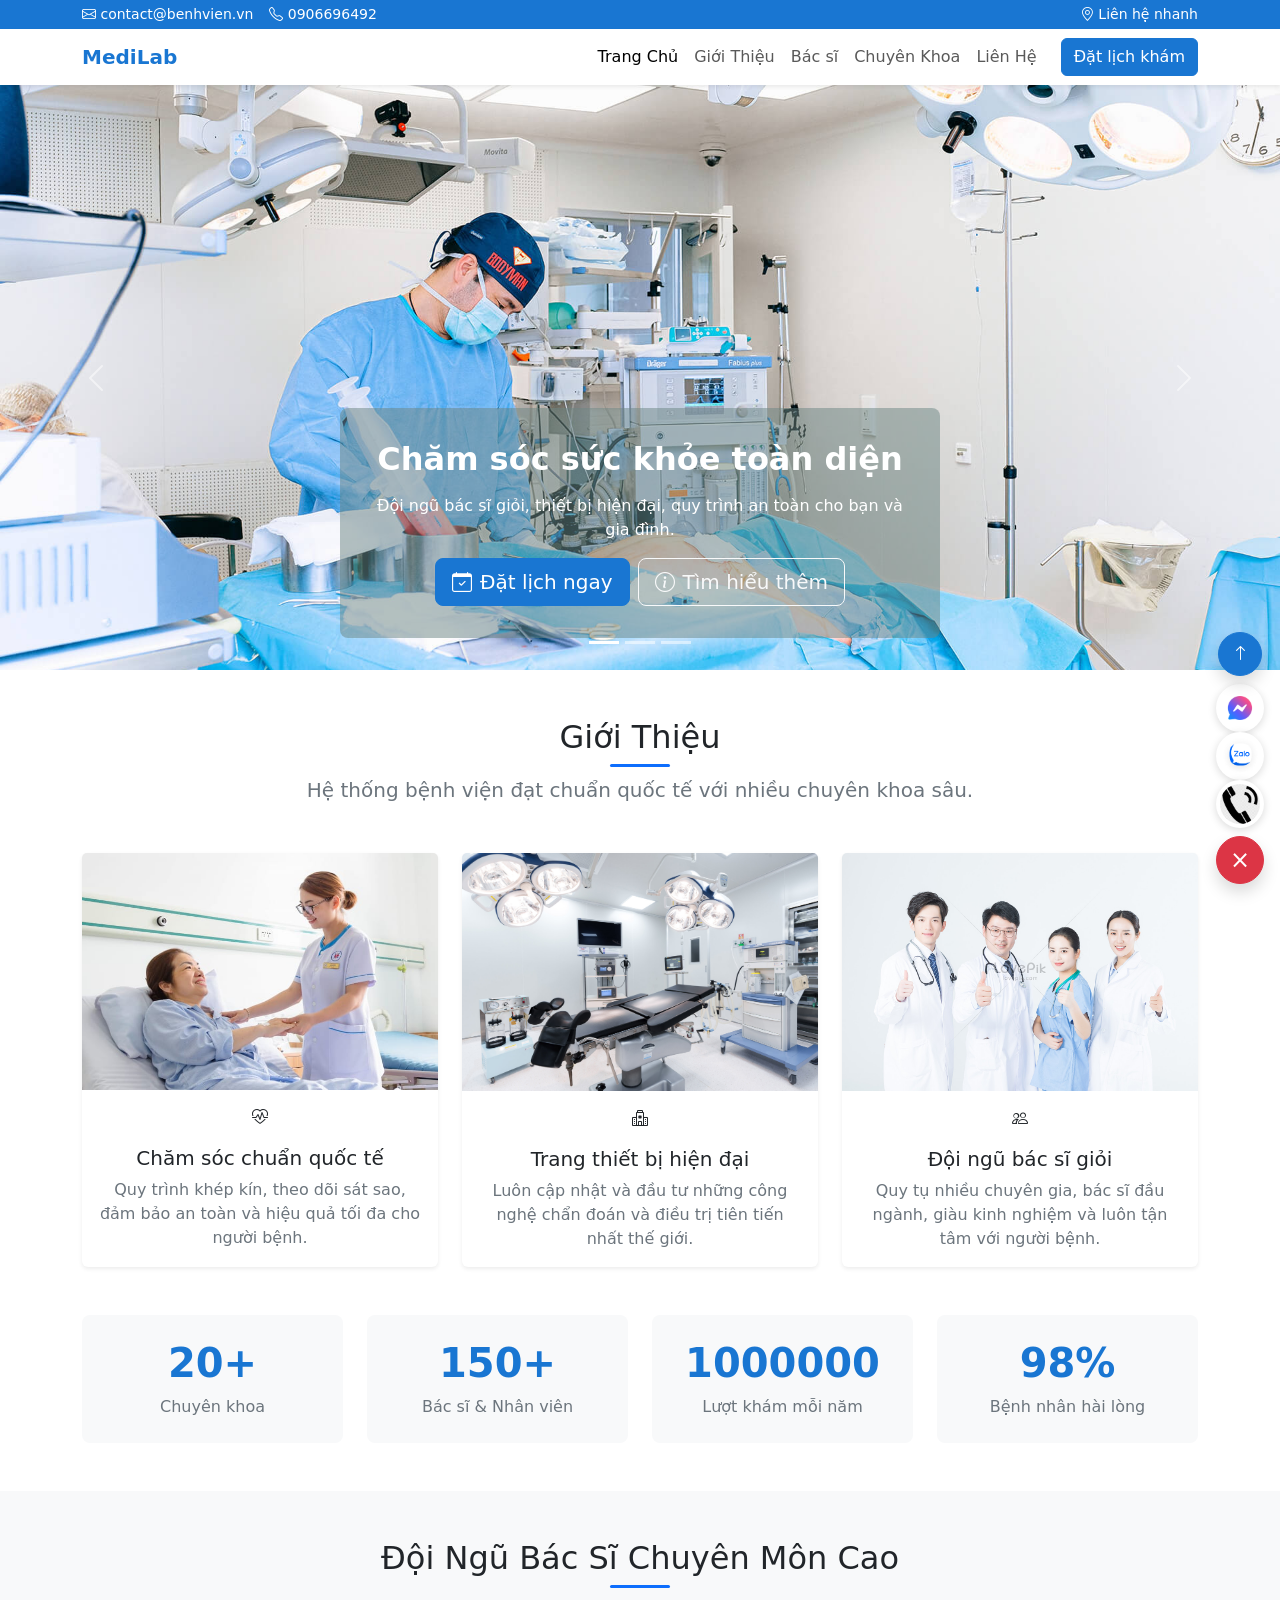
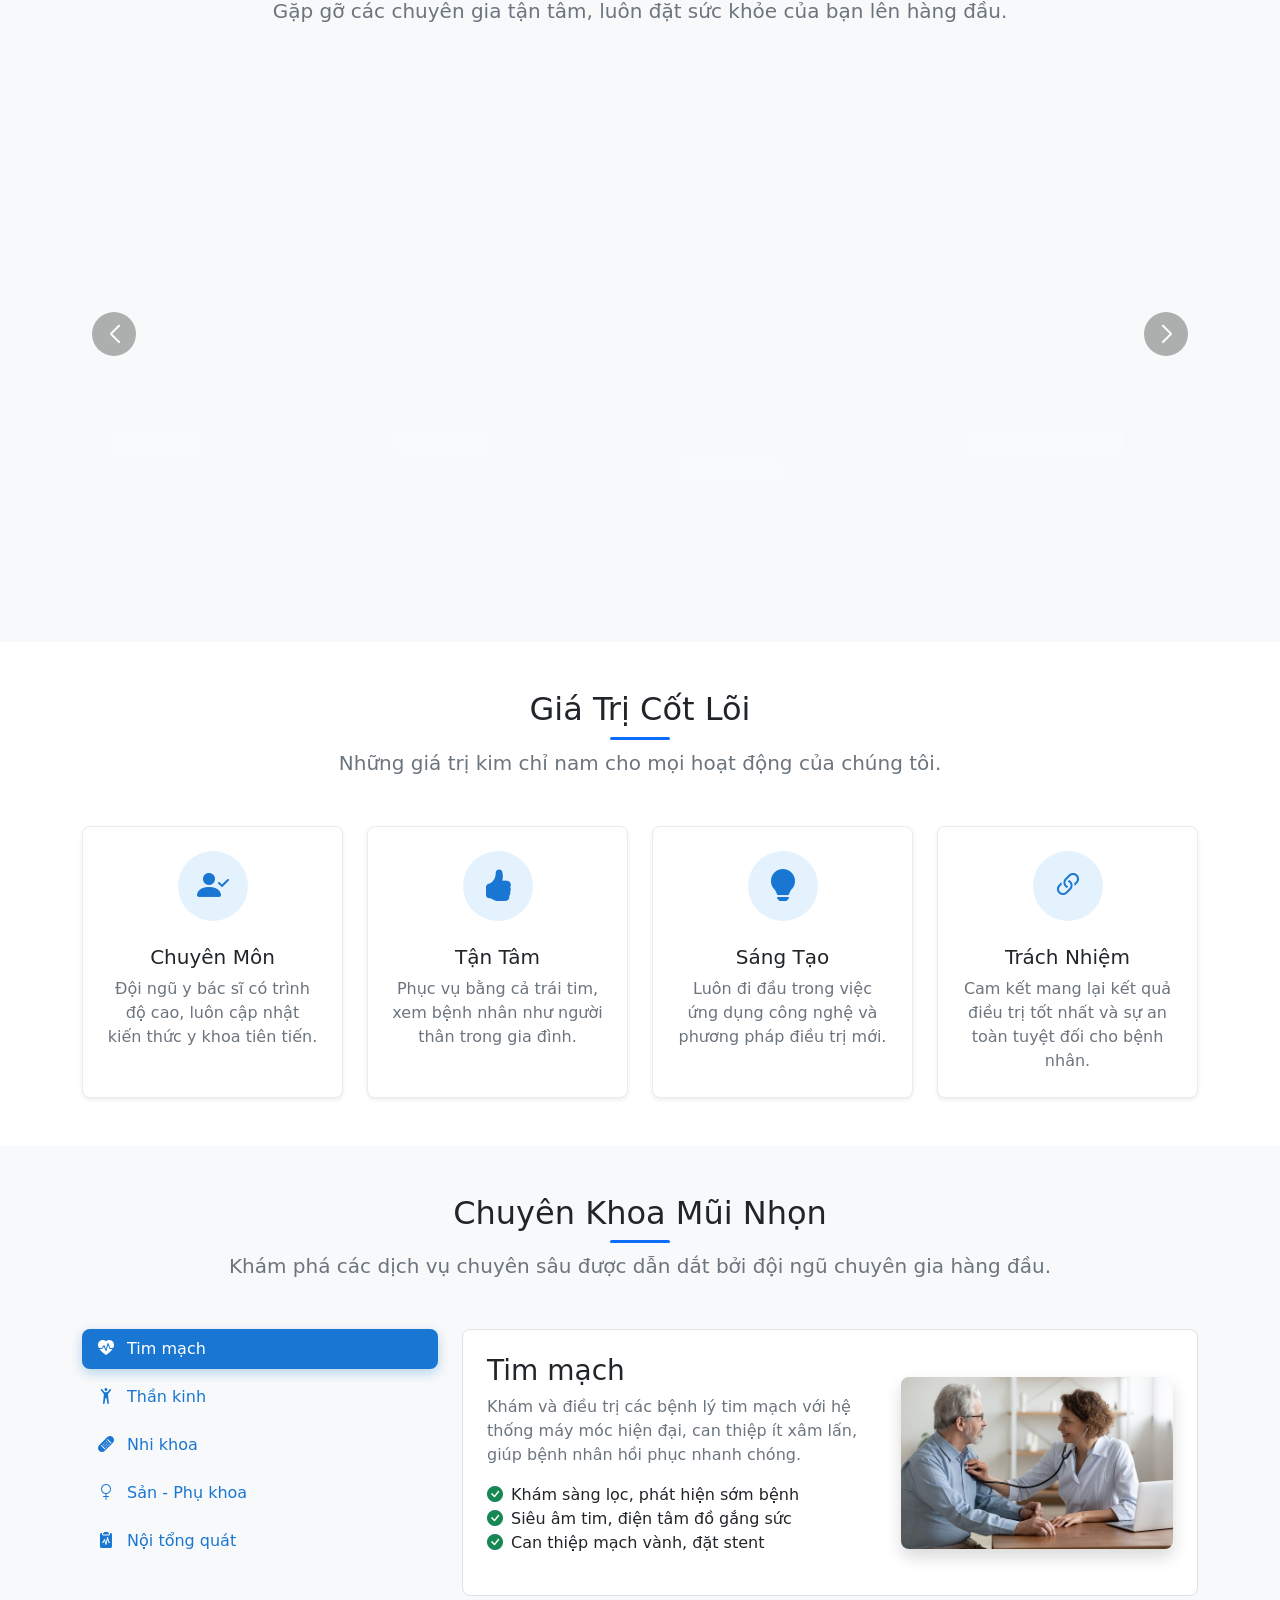
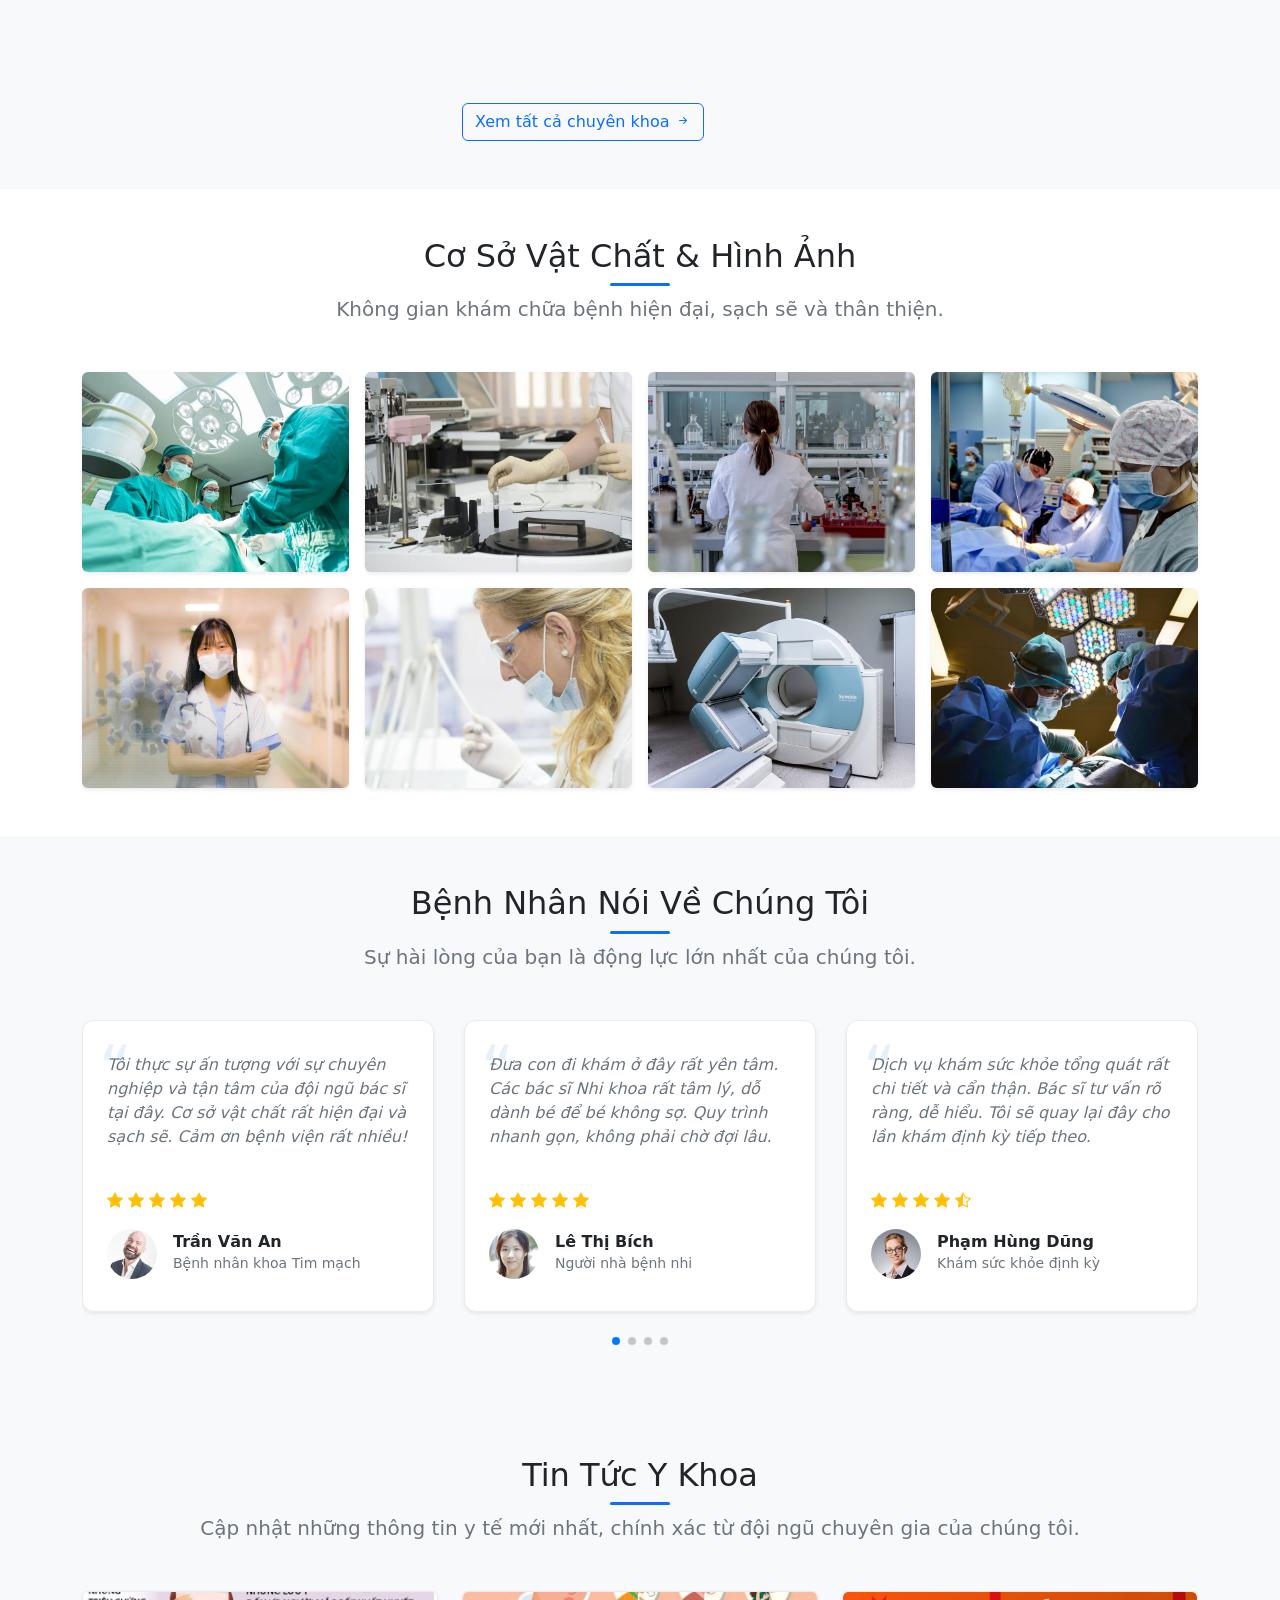
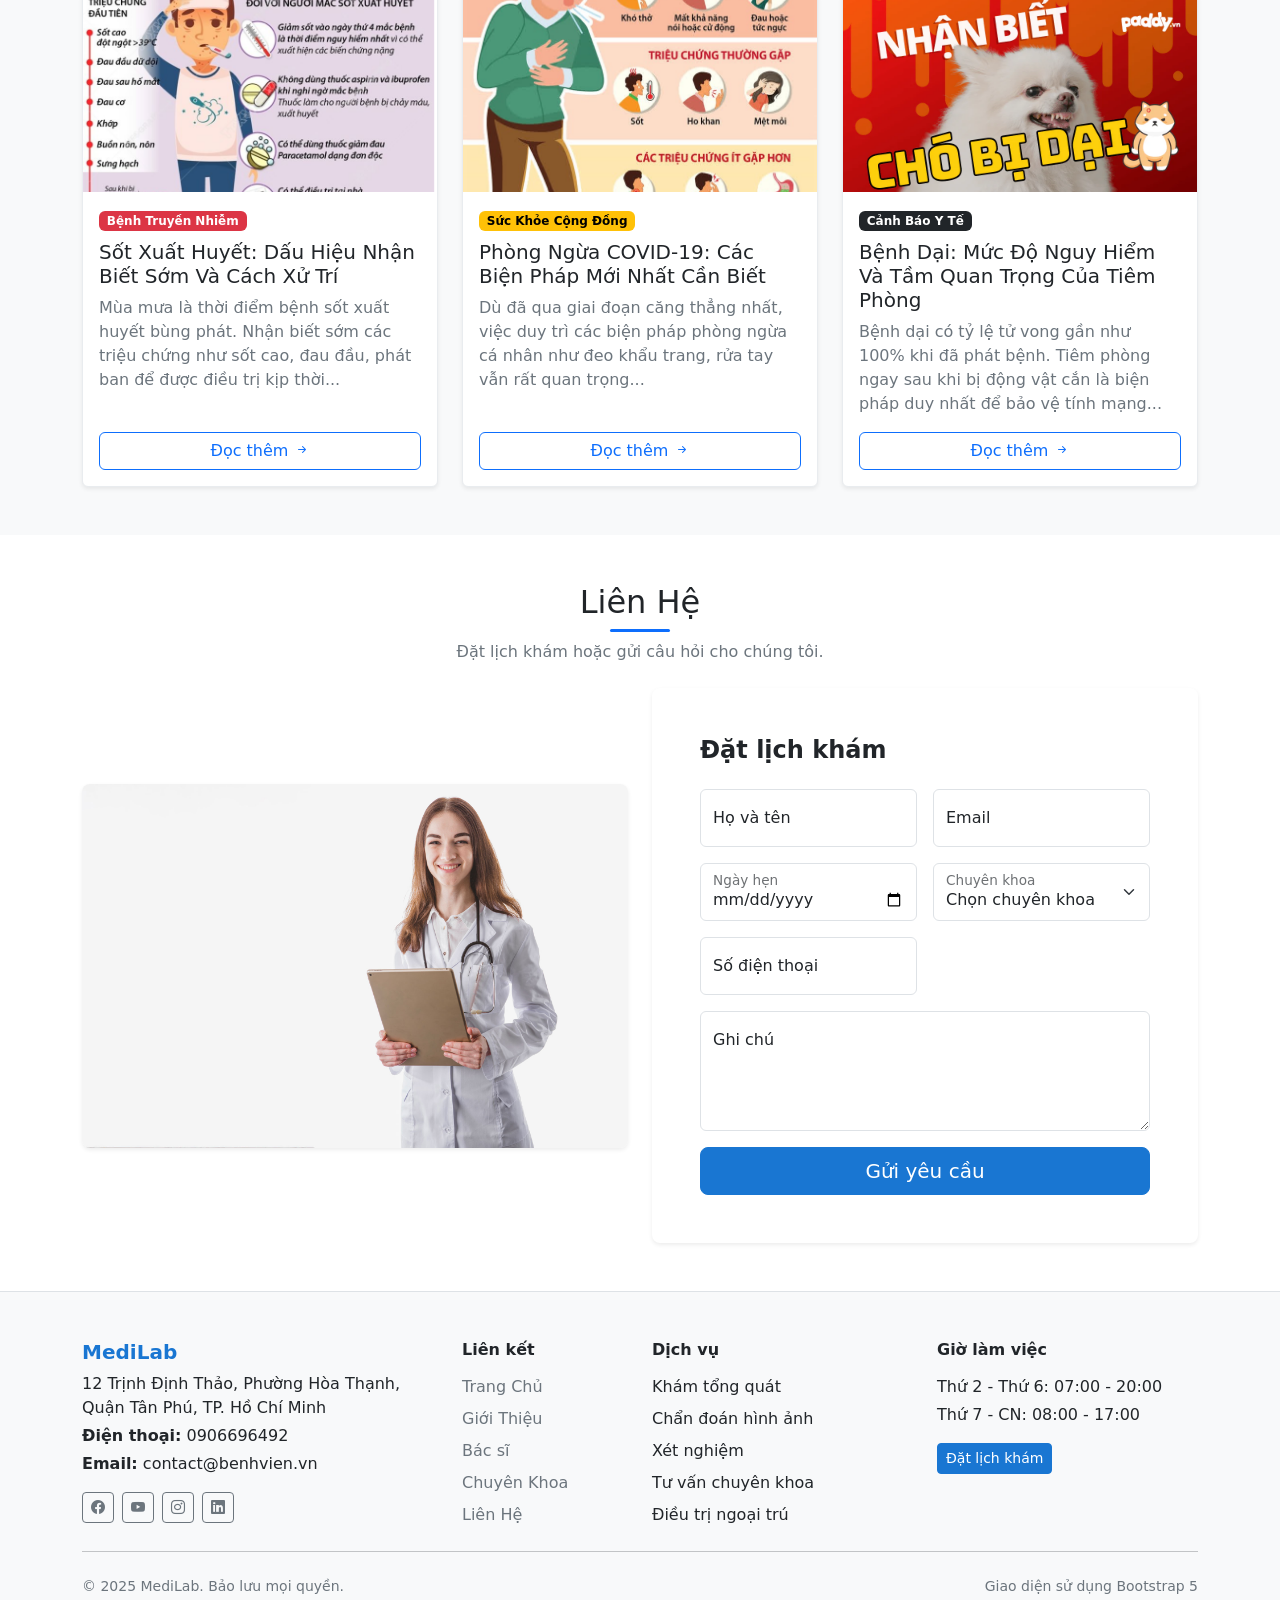
==== index.html @ 4534d4b7 "first commit" ====
<!doctype html>
<html lang="vi">

<head>
    <meta charset="utf-8" />
    <meta name="viewport" content="width=device-width, initial-scale=1" />
    <title>Bệnh viện - Trang chủ</title>
    <link href="https://cdn.jsdelivr.net/npm/bootstrap@5.3.3/dist/css/bootstrap.min.css" rel="stylesheet" />
    <!-- Bootstrap Icons (dùng icon email/phone) -->
    <link href="https://cdn.jsdelivr.net/npm/bootstrap-icons@1.11.3/font/bootstrap-icons.css" rel="stylesheet" />
    <link rel="stylesheet" href="https://cdn.jsdelivr.net/npm/swiper@11/swiper-bundle.min.css" />
    <style>
        .hero {
            background: linear-gradient(180deg, #f8fbff 0%, #ffffff 100%);
        }

        .section-title::after {
            content: "";
            display: block;
            width: 60px;
            height: 3px;
            background: #0d6efd;
            margin: 8px auto 0;
            border-radius: 3px;
        }

        /* carousel tối ưu chiều cao */
        .hero-carousel .carousel-item img {
            height: 65vh;
            object-fit: cover;
        }

        @media (max-width: 767.98px) {
            .hero-carousel .carousel-item img {
                height: 50vh;
            }
        }

        .hero-carousel .carousel-caption {
            background: rgba(109, 133, 131, 0.5);
            padding: 1.5rem;
            border-radius: .5rem;
            bottom: 2rem;
            left: 50%;
            transform: translateX(-50%);
            width: 90%;
            max-width: 600px;
        }

        @media (min-width: 768px) {
            .hero-carousel .carousel-caption {
                padding: 2rem;
            }
        }

        /* nút nổi: liên hệ (+/X) và back-to-top */
        .fab {
            position: fixed;
            right: 16px;
            bottom: 16px;
            z-index: 1080;
        }

        .fab .fab-actions {
            display: none;
        }

        .fab.open .fab-actions {
            display: flex;
            animation: fadeInUp .2s ease;
        }

        .fab .fab-actions a img {
            width: 48px;
            height: 48px;
            border-radius: 50%;
            background: #fff;
            padding: 4px;
            box-shadow: 0 2px 8px rgba(0, 0, 0, .15);
            transition: transform .15s ease;
        }

        .fab .fab-actions a img:hover {
            transform: scale(1.05);
        }

        /* back-to-top luôn ở trên cùng của cột, độc lập với toggle */
        #backToTop {
            width: 44px;
            height: 44px;
            opacity: 0;
            visibility: hidden;
            transform: translateY(8px);
            transition: opacity .25s ease, transform .25s ease;
        }

        #backToTop.show {
            opacity: 1;
            visibility: visible;
            transform: translateY(0);
        }

        @keyframes fadeInUp {
            from {
                opacity: 0;
                transform: translateY(6px);
            }

            to {
                opacity: 1;
                transform: translateY(0);
            }
        }



        /* Section Giá trị cốt lõi */
        .value-card {
            border: 1px solid #e9ecef;
            transition: transform 0.3s ease, box-shadow 0.3s ease;
        }

        .value-card:hover {
            transform: translateY(-10px);
            box-shadow: 0 .5rem 1.5rem rgba(0, 0, 0, .1) !important;
            border-color: var(--bs-primary);
        }

        .value-card .icon-box {
            width: 70px;
            height: 70px;
            font-size: 2rem;
            transition: background-color 0.3s ease;
        }

        .value-card:hover .icon-box {
            background-color: var(--bs-primary) !important;
            color: white !important;
        }



        .departments-section .nav-pills .nav-link {
            text-align: left;
            border-radius: .5rem;
            transition: background-color 0.2s ease, color 0.2s ease;
            font-weight: 500;
            margin-bottom: 0.5rem;
        }

        /* Tinh chỉnh trạng thái active để nổi bật hơn */
        .departments-section .nav-pills .nav-link.active {
            background-color: var(--bs-primary);
            color: white;
            box-shadow: 0 4px 12px rgba(var(--bs-primary-rgb), 0.3);
        }

        .departments-section .tab-content {
            min-height: 350px;
            /* Đảm bảo chiều cao đồng đều khi chuyển tab */
        }

        .department-content-wrapper {
            padding: 1.5rem;
            background-color: #ffffff;
            border: 1px solid #dee2e6;
            border-radius: .5rem;
            height: 100%;
        }

        .department-image {
            max-height: 300px;
            width: 100%;
            object-fit: cover;
            border-radius: .5rem;
        }


        /* đánh giá  */
        .testimonials-section {
            position: relative;
            background-color: #f8f9fa;
            /* Hoặc màu nền bạn muốn */
        }

        .testimonial-card {
            background-color: #ffffff;
            border-radius: .75rem;
            /* 12px */
            border: 1px solid #e9ecef;
            padding: 2rem 1.5rem;
            /* 32px 24px */
            height: 100%;
            display: flex;
            flex-direction: column;
            position: relative;
            overflow: hidden;
        }

        .testimonial-card .quote-icon {
            position: absolute;
            top: 1rem;
            left: 1rem;
            font-size: 4rem;
            color: var(--bs-primary);
            opacity: 0.1;
            line-height: 1;
        }

        .testimonial-card blockquote {
            font-style: italic;
            color: #6c757d;
            /* text-secondary */
            margin-bottom: 1.5rem;
            flex-grow: 1;
            /* Đẩy phần author xuống dưới */
        }

        .testimonial-author {
            display: flex;
            align-items: center;
        }

        .testimonial-author img {
            width: 50px;
            height: 50px;
            object-fit: cover;
        }

        .testimonial-rating {
            margin-top: auto;
            padding-top: 1rem;
        }


        /* Section Thư viện ảnh */
        .gallery-item img {
            transition: transform 0.3s ease, filter 0.3s ease;
        }

        .gallery-item:hover img {
            transform: scale(1.05);
            filter: brightness(1.1);
        }

        /* section tin tức */
        .news-card {
            border: 1px solid #e9ecef;
            transition: transform 0.3s ease, box-shadow 0.3s ease;
            overflow: hidden;
            /* Cần thiết để hiệu ứng zoom ảnh không bị tràn */
        }

        .news-card:hover {
            transform: translateY(-5px);
            box-shadow: 0 .5rem 1.5rem rgba(0, 0, 0, .1) !important;
        }

        .news-card .card-img-top {
            height: 200px;
            object-fit: cover;
            transition: transform 0.3s ease;
        }

        .news-card:hover .card-img-top {
            transform: scale(1.05);
            /* Hiệu ứng zoom ảnh khi hover */
        }
    </style>
    <link rel="stylesheet" href="./css/style.css">
    <link rel="stylesheet" href="./css/Bac_Si.css">
</head>

<body>
    <!-- thanh thông báo trên cùng -->
    <div id="announcement" class="bg-primary text-white py-1 small">
        <div class="container d-flex flex-wrap justify-content-center justify-content-md-between gap-2">
            <div class="d-flex align-items-center gap-3">
                <span><i class="bi bi-envelope"></i> contact@benhvien.vn</span>
                <span class="d-none d-sm-inline"><i class="bi bi-telephone"></i> 0906696492</span>
            </div>
            <div class="d-flex align-items-center gap-3">
                <a class="text-white text-decoration-none" href="lienHe.html"><i class="bi bi-geo-alt"></i> Liên hệ
                    nhanh</a>
            </div>
        </div>
    </div>

    <!-- header menu -->
    <nav class="navbar navbar-expand-lg navbar-light bg-white shadow-sm sticky-top">
        <div class="container">
            <a class="navbar-brand fw-bold text-primary" href="#home">MediLab</a>
            <button class="navbar-toggler" type="button" data-bs-toggle="collapse" data-bs-target="#mainNav"
                aria-controls="mainNav" aria-expanded="false" aria-label="Toggle navigation">
                <span class="navbar-toggler-icon"></span>
            </button>
            <div class="collapse navbar-collapse" id="mainNav">
                <ul class="navbar-nav ms-auto mb-2 mb-lg-0 align-items-lg-center">
                    <li class="nav-item"><a class="nav-link active" href="index.html">Trang Chủ</a></li>
                    <li class="nav-item"><a class="nav-link" href="gioiThieu.html">Giới Thiệu</a></li>
                    <li class="nav-item"><a class="nav-link" href="bacSi.html">Bác sĩ</a></li>
                    <li class="nav-item"><a class="nav-link" href="chuyenKhoa.html">Chuyên Khoa</a></li>
                    <li class="nav-item"><a class="nav-link" href="lienHe.html">Liên Hệ</a></li>
                    <li class="ms-lg-3 mt-2 mt-lg-0">
                        <a href="lienHe.html" class="btn btn-primary">Đặt lịch khám</a>
                    </li>
                </ul>
            </div>
        </div>
    </nav>

    <!-- banner carousel tự động chạy -->
    <div id="heroCarousel" class="carousel slide hero-carousel" data-bs-ride="carousel" data-bs-interval="3000">
        <div class="carousel-indicators">
            <button type="button" data-bs-target="#heroCarousel" data-bs-slide-to="0" class="active" aria-current="true"
                aria-label="Slide 1"></button>
            <button type="button" data-bs-target="#heroCarousel" data-bs-slide-to="1" aria-label="Slide 2"></button>
            <button type="button" data-bs-target="#heroCarousel" data-bs-slide-to="2" aria-label="Slide 3"></button>
        </div>
        <div class="carousel-inner">
            <div class="carousel-item active">
                <img src="./assets/carousel/hero-carousel-1.jpg" class="d-block w-100" alt="Bệnh viện hiện đại">
                <div class="carousel-caption">
                    <h2 class="fw-bold mb-2 mb-md-3">Chăm sóc sức khỏe toàn diện</h2>
                    <p class="mb-3 d-none d-sm-block">Đội ngũ bác sĩ giỏi, thiết bị hiện đại, quy trình an toàn cho bạn
                        và gia đình.</p>
                    <div class="d-flex gap-2 justify-content-center">
                        <a href="lienHe.html" class="btn btn-primary btn-lg"><i
                                class="bi bi-calendar-check me-2"></i>Đặt lịch ngay</a>
                        <a href="gioiThieu.html" class="btn btn-outline-light btn-lg d-none d-md-inline-flex"><i
                                class="bi bi-info-circle me-2"></i>Tìm hiểu thêm</a>
                    </div>
                </div>
            </div>
            <div class="carousel-item">
                <img src="./assets/carousel/hero-carousel-2.jpg" class="d-block w-100" alt="Khoa khám bệnh">
                <div class="carousel-caption">
                    <h2 class="fw-bold mb-2 mb-md-3">Dịch vụ y tế chất lượng cao</h2>
                    <p class="mb-3 d-none d-sm-block">Khám và điều trị đa chuyên khoa với công nghệ tiên tiến nhất.</p>
                    <div class="d-flex gap-2 justify-content-center">
                        <a href="chuyenKhoa.html" class="btn btn-primary btn-lg"><i
                                class="bi bi-hospital me-2"></i>Chuyên khoa</a>
                        <a href="lienHe.html" class="btn btn-outline-light btn-lg d-none d-md-inline-flex"><i
                                class="bi bi-telephone me-2"></i>Liên hệ</a>
                    </div>
                </div>
            </div>
            <div class="carousel-item">
                <img src="./assets/carousel/hero-carousel-3.jpg" class="d-block w-100" alt="Đội ngũ y bác sĩ">
                <div class="carousel-caption">
                    <h2 class="fw-bold mb-2 mb-md-3">Đội ngũ bác sĩ chuyên môn cao</h2>
                    <p class="mb-3 d-none d-sm-block">Bác sĩ giàu kinh nghiệm, tận tâm chăm sóc từng bệnh nhân.</p>
                    <div class="d-flex gap-2 justify-content-center">
                        <a href="bacSi.html" class="btn btn-primary btn-lg"><i class="bi bi-people me-2"></i>Xem bác
                            sĩ</a>
                        <a href="lienHe.html" class="btn btn-outline-light btn-lg d-none d-md-inline-flex"><i
                                class="bi bi-chat-dots me-2"></i>Tư vấn</a>
                    </div>
                </div>
            </div>
        </div>
        <button class="carousel-control-prev" type="button" data-bs-target="#heroCarousel" data-bs-slide="prev">
            <span class="carousel-control-prev-icon" aria-hidden="true"></span>
            <span class="visually-hidden">Trước</span>
        </button>
        <button class="carousel-control-next" type="button" data-bs-target="#heroCarousel" data-bs-slide="next">
            <span class="carousel-control-next-icon" aria-hidden="true"></span>
            <span class="visually-hidden">Sau</span>
        </button>
    </div>

    <!-- GIỚI THIỆU  -->
    <section id="about" class="about-section py-5">
        <div class="container">
            <div class="text-center mb-5 animate-on-scroll">
                <h2 class="section-title">Giới Thiệu</h2>
                <p class="lead text-secondary">Hệ thống bệnh viện đạt chuẩn quốc tế với nhiều chuyên khoa sâu.</p>
            </div>

            <!-- 3 điểm nổi bật -->
            <div class="row g-4 mb-5">
                <div class="col-lg-4 col-md-6">
                    <div class="card h-100 border-0 shadow-sm feature-card animate-on-scroll">
                        <img src="./assets/banner/abot.jpg" class="card-img-top" alt="Chăm sóc sức khỏe">
                        <div class="card-body text-center">
                            <div class="feature-icon-wrapper">
                                <i class="bi bi-heart-pulse"></i>
                            </div>
                            <h5 class="card-title mt-3">Chăm sóc chuẩn quốc tế</h5>
                            <p class="card-text text-secondary">Quy trình khép kín, theo dõi sát sao, đảm bảo an toàn và
                                hiệu quả tối đa cho người bệnh.</p>
                        </div>
                    </div>
                </div>
                <div class="col-lg-4 col-md-6">
                    <div class="card h-100 border-0 shadow-sm feature-card animate-on-scroll"
                        style="animation-delay: 0.2s;">
                        <img src="./assets/banner/thietbi.jpg" class="card-img-top" alt="Thiết bị y tế">
                        <div class="card-body text-center">
                            <div class="feature-icon-wrapper">
                                <i class="bi bi-hospital"></i>
                            </div>
                            <h5 class="card-title mt-3">Trang thiết bị hiện đại</h5>
                            <p class="card-text text-secondary">Luôn cập nhật và đầu tư những công nghệ chẩn đoán và
                                điều trị tiên tiến nhất thế giới.</p>
                        </div>
                    </div>
                </div>
                <div class="col-lg-4 col-md-6 mx-auto">
                    <div class="card h-100 border-0 shadow-sm feature-card animate-on-scroll"
                        style="animation-delay: 0.4s;">
                        <img src="./assets/banner/bacsi.jpg" class="card-img-top" alt="Đội ngũ bác sĩ">
                        <div class="card-body text-center">
                            <div class="feature-icon-wrapper">
                                <i class="bi bi-people"></i>
                            </div>
                            <h5 class="card-title mt-3">Đội ngũ bác sĩ giỏi</h5>
                            <p class="card-text text-secondary">Quy tụ nhiều chuyên gia, bác sĩ đầu ngành, giàu kinh
                                nghiệm và luôn tận tâm với người bệnh.</p>
                        </div>
                    </div>
                </div>
            </div>

            <!-- Số liệu nổi bật -->
            <div id="stats-counter" class="row row-cols-2 row-cols-md-4 g-4 text-center">
                <div class="col animate-on-scroll" style="animation-delay: 0.5s;">
                    <div class="p-4 bg-light rounded-3 h-100">
                        <h3 class="display-6 fw-bold text-primary counter" data-target="20" data-suffix="+">0</h3>
                        <p class="text-secondary mb-0">Chuyên khoa</p>
                    </div>
                </div>
                <div class="col animate-on-scroll" style="animation-delay: 0.6s;">
                    <div class="p-4 bg-light rounded-3 h-100">
                        <h3 class="display-6 fw-bold text-primary counter" data-target="150" data-suffix="+">0</h3>
                        <p class="text-secondary mb-0">Bác sĩ & Nhân viên</p>
                    </div>
                </div>
                <div class="col animate-on-scroll" style="animation-delay: 0.7s;">
                    <div class="p-4 bg-light rounded-3 h-100">
                        <h3 class="display-6 fw-bold text-primary counter" data-target="1000000" data-format="comma">0
                        </h3>
                        <p class="text-secondary mb-0">Lượt khám mỗi năm</p>
                    </div>
                </div>
                <div class="col animate-on-scroll" style="animation-delay: 0.8s;">
                    <div class="p-4 bg-light rounded-3 h-100">
                        <h3 class="display-6 fw-bold text-primary counter" data-target="98" data-suffix="%">0</h3>
                        <p class="text-secondary mb-0">Bệnh nhân hài lòng</p>
                    </div>
                </div>
            </div>
        </div>
    </section>

    <!-- danh sách bác sĩ -->
    <section id="doctors" class="py-5 bg-light">
        <div class="container">
            <div class="text-center mb-5">
                <h2 class="section-title">Đội Ngũ Bác Sĩ Chuyên Môn Cao</h2>
                <p class="text-secondary lead">Gặp gỡ các chuyên gia tận tâm, luôn đặt sức khỏe của bạn lên hàng đầu.
                </p>
            </div>

            <!-- Carousel Bác sĩ -->
            <div class="swiper doctor-swiper">
                <div class="swiper-wrapper">
                    <!-- Slide 1 -->
                    <div class="swiper-slide">
                        <div class="doctor-card">
                            <img src="./assets/doctor/leedohyun.jpg" alt="Bác sĩ Nguyễn An" />
                            <div class="doctor-card-overlay">
                                <span class="doctor-specialty">Tim mạch</span>
                                <h4 class="doctor-name">BS.CKII Nguyễn An</h4>
                            </div>
                        </div>
                    </div>

                    <!-- Slide 2 -->
                    <div class="swiper-slide">
                        <div class="doctor-card">
                            <img src="./assets/doctor/leesuk.jpg" alt="Bác sĩ Trần Bình" />
                            <div class="doctor-card-overlay">
                                <span class="doctor-specialty">Nhi khoa</span>
                                <h4 class="doctor-name">ThS.BS Trần Bình</h4>
                            </div>
                        </div>
                    </div>

                    <!-- Slide 3 -->
                    <div class="swiper-slide">
                        <div class="doctor-card">
                            <img src="./assets/doctor/han.jpg" alt="Bác sĩ Lê Chi" />
                            <div class="doctor-card-overlay">
                                <span class="doctor-specialty">Thần kinh</span>
                                <h4 class="doctor-name">BS. Lê Thị Chi</h4>
                            </div>
                        </div>
                    </div>

                    <!-- Slide 4 -->
                    <div class="swiper-slide">
                        <div class="doctor-card">
                            <img src="./assets/doctor/parkshin-hye.jpg" alt="Bác sĩ Phạm Dung" />
                            <div class="doctor-card-overlay">
                                <span class="doctor-specialty">Ngoại tổng quát</span>
                                <h4 class="doctor-name">BS. Phạm Thị Dung</h4>
                            </div>
                        </div>
                    </div>

                    <!-- Slide 5 (Thêm) -->
                    <div class="swiper-slide">
                        <div class="doctor-card">
                            <img src="./assets/doctor/leedongwoook.jpg" alt="Bác sĩ Vũ Mạnh" />
                            <div class="doctor-card-overlay">
                                <span class="doctor-specialty">Da liễu</span>
                                <h4 class="doctor-name">BS. Vũ Hùng Mạnh</h4>
                            </div>
                        </div>
                    </div>
                </div>

                <!-- Nút điều hướng -->
                <div class="swiper-button-next"></div>
                <div class="swiper-button-prev"></div>
            </div>

            <!-- Phân trang (dấu chấm) -->
            <div class="swiper-pagination mt-4"></div>
        </div>
    </section>

    <!-- GIÁ TRỊ CỐT LÕI -->
    <section id="core-values" class="py-5 ">
        <div class="container">
            <div class="text-center mb-5">
                <h2 class="section-title">Giá Trị Cốt Lõi</h2>
                <p class="lead text-secondary">Những giá trị kim chỉ nam cho mọi hoạt động của chúng tôi.</p>
            </div>
            <div class="row row-cols-1 row-cols-md-2 row-cols-lg-4 g-4 text-center">
                <!-- Giá trị 1 -->
                <div class="col">
                    <div class="card value-card h-100 p-4 rounded-3 shadow-sm">
                        <div
                            class="icon-box bg-primary-subtle text-primary rounded-circle mx-auto d-flex align-items-center justify-content-center">
                            <i class="bi bi-person-check-fill"></i>
                        </div>
                        <h5 class="card-title mt-4">Chuyên Môn</h5>
                        <p class="card-text text-secondary">Đội ngũ y bác sĩ có trình độ cao, luôn cập nhật kiến thức y
                            khoa tiên
                            tiến.</p>
                    </div>
                </div>
                <!-- Giá trị 2 -->
                <div class="col">
                    <div class="card value-card h-100 p-4 rounded-3 shadow-sm">
                        <div
                            class="icon-box bg-primary-subtle text-primary rounded-circle mx-auto d-flex align-items-center justify-content-center">
                            <i class="bi bi-hand-thumbs-up-fill"></i>
                        </div>
                        <h5 class="card-title mt-4">Tận Tâm</h5>
                        <p class="card-text text-secondary">Phục vụ bằng cả trái tim, xem bệnh nhân như người thân trong
                            gia đình.
                        </p>
                    </div>
                </div>
                <!-- Giá trị 3 -->
                <div class="col">
                    <div class="card value-card h-100 p-4 rounded-3 shadow-sm">
                        <div
                            class="icon-box bg-primary-subtle text-primary rounded-circle mx-auto d-flex align-items-center justify-content-center">
                            <i class="bi bi-lightbulb-fill"></i>
                        </div>
                        <h5 class="card-title mt-4">Sáng Tạo</h5>
                        <p class="card-text text-secondary">Luôn đi đầu trong việc ứng dụng công nghệ và phương pháp
                            điều trị mới.
                        </p>
                    </div>
                </div>
                <!-- Giá trị 4 -->
                <div class="col">
                    <div class="card value-card h-100 p-4 rounded-3 shadow-sm">
                        <div
                            class="icon-box bg-primary-subtle text-primary rounded-circle mx-auto d-flex align-items-center justify-content-center">
                            <i class="bi bi-link-45deg"></i>
                        </div>
                        <h5 class="card-title mt-4">Trách Nhiệm</h5>
                        <p class="card-text text-secondary">Cam kết mang lại kết quả điều trị tốt nhất và sự an toàn
                            tuyệt đối cho
                            bệnh nhân.</p>
                    </div>
                </div>
            </div>
        </div>
    </section>

    <!-- chuyên khoa -->
    <section id="departments" class="py-5 bg-light departments-section">
        <div class="container">
            <div class="text-center mb-5">
                <h2 class="section-title">Chuyên Khoa Mũi Nhọn</h2>
                <p class="lead text-secondary">Khám phá các dịch vụ chuyên sâu được dẫn dắt bởi đội ngũ chuyên gia hàng
                    đầu.</p>
            </div>

            <div class="row g-4">
                <!-- Cột bên trái: Danh sách các Tab Chuyên khoa -->
                <div class="col-lg-4">
                    <div class="nav flex-column nav-pills" id="v-pills-tab" role="tablist" aria-orientation="vertical">
                        <!-- Tab 1 -->
                        <button class="nav-link active" id="v-pills-cardiology-tab" data-bs-toggle="pill"
                            data-bs-target="#v-pills-cardiology" type="button" role="tab"
                            aria-controls="v-pills-cardiology" aria-selected="true">
                            <i class="bi bi-heart-pulse-fill me-2"></i> Tim mạch
                        </button>
                        <!-- Tab 2 -->
                        <button class="nav-link" id="v-pills-neurology-tab" data-bs-toggle="pill"
                            data-bs-target="#v-pills-neurology" type="button" role="tab"
                            aria-controls="v-pills-neurology" aria-selected="false">
                            <i class="bi bi-person-arms-up me-2"></i> Thần kinh
                        </button>
                        <!-- Tab 3 -->
                        <button class="nav-link" id="v-pills-pediatrics-tab" data-bs-toggle="pill"
                            data-bs-target="#v-pills-pediatrics" type="button" role="tab"
                            aria-controls="v-pills-pediatrics" aria-selected="false">
                            <i class="bi bi-bandaid-fill me-2"></i> Nhi khoa
                        </button>
                        <!-- Tab 4 -->
                        <button class="nav-link" id="v-pills-obstetrics-tab" data-bs-toggle="pill"
                            data-bs-target="#v-pills-obstetrics" type="button" role="tab"
                            aria-controls="v-pills-obstetrics" aria-selected="false">
                            <i class="bi bi-gender-female me-2"></i> Sản - Phụ khoa
                        </button>
                        <!-- Tab 5 -->
                        <button class="nav-link" id="v-pills-general-tab" data-bs-toggle="pill"
                            data-bs-target="#v-pills-general" type="button" role="tab" aria-controls="v-pills-general"
                            aria-selected="false">
                            <i class="bi bi-clipboard2-pulse-fill me-2"></i> Nội tổng quát
                        </button>
                    </div>
                </div>

                <!-- Cột bên phải: Nội dung chi tiết của từng Tab -->
                <div class="col-lg-8">
                    <div class="tab-content" id="v-pills-tabContent">

                        <!-- Nội dung Tab 1: Tim mạch -->
                        <div class="tab-pane fade show active" id="v-pills-cardiology" role="tabpanel"
                            aria-labelledby="v-pills-cardiology-tab">
                            <div class="department-content-wrapper">
                                <div class="row align-items-center g-4">
                                    <div class="col-md-7">
                                        <h3>Tim mạch</h3>
                                        <p class="text-secondary">Khám và điều trị các bệnh lý tim mạch với hệ thống máy
                                            móc hiện đại, can thiệp ít xâm lấn, giúp bệnh nhân hồi phục nhanh chóng.</p>
                                        <ul class="list-unstyled">
                                            <li><i class="bi bi-check-circle-fill text-success me-2"></i>Khám sàng lọc,
                                                phát hiện sớm bệnh</li>
                                            <li><i class="bi bi-check-circle-fill text-success me-2"></i>Siêu âm tim,
                                                điện tâm đồ gắng sức</li>
                                            <li><i class="bi bi-check-circle-fill text-success me-2"></i>Can thiệp mạch
                                                vành, đặt stent</li>
                                        </ul>
                                    </div>
                                    <div class="col-md-5">
                                        <img src="./assets/chuyenKhoa/tim.jpg" alt="Tim mạch"
                                            class="department-image shadow">
                                    </div>
                                </div>
                            </div>
                        </div>

                        <!-- Nội dung Tab 2: Thần kinh -->
                        <div class="tab-pane fade" id="v-pills-neurology" role="tabpanel"
                            aria-labelledby="v-pills-neurology-tab">
                            <div class="department-content-wrapper">
                                <div class="row align-items-center g-4">
                                    <div class="col-md-7">
                                        <h3>Thần kinh</h3>
                                        <p class="text-secondary">Chuyên chẩn đoán và điều trị các bệnh lý liên quan đến
                                            hệ thần kinh trung ương và ngoại biên, bao gồm đột quỵ, đau đầu, động kinh.
                                        </p>
                                        <ul class="list-unstyled">
                                            <li><i class="bi bi-check-circle-fill text-success me-2"></i>Tầm soát và
                                                điều trị đột quỵ</li>
                                            <li><i class="bi bi-check-circle-fill text-success me-2"></i>Điều trị rối
                                                loạn giấc ngủ, trí nhớ</li>
                                            <li><i class="bi bi-check-circle-fill text-success me-2"></i>Phục hồi chức
                                                năng sau tai biến</li>
                                        </ul>
                                    </div>
                                    <div class="col-md-5">
                                        <img src="./assets/chuyenKhoa/thanKinh.jpg" alt="Thần kinh"
                                            class="department-image shadow">
                                    </div>
                                </div>
                            </div>
                        </div>

                        <!-- Nội dung Tab 3: Nhi khoa -->
                        <div class="tab-pane fade" id="v-pills-pediatrics" role="tabpanel"
                            aria-labelledby="v-pills-pediatrics-tab">
                            <div class="department-content-wrapper">
                                <div class="row align-items-center g-4">
                                    <div class="col-md-7">
                                        <h3>Nhi khoa</h3>
                                        <p class="text-secondary">Chăm sóc sức khỏe toàn diện cho trẻ từ sơ sinh đến vị
                                            thành niên, với không gian khám chữa bệnh thân thiện, an toàn cho trẻ.</p>
                                        <ul class="list-unstyled">
                                            <li><i class="bi bi-check-circle-fill text-success me-2"></i>Khám sức khỏe
                                                tổng quát định kỳ</li>
                                            <li><i class="bi bi-check-circle-fill text-success me-2"></i>Tiêm chủng theo
                                                chương trình quốc gia</li>
                                            <li><i class="bi bi-check-circle-fill text-success me-2"></i>Tư vấn dinh
                                                dưỡng và phát triển</li>
                                        </ul>
                                    </div>
                                    <div class="col-md-5">
                                        <img src="./assets/chuyenKhoa/nhi.jpg" alt="Nhi khoa"
                                            class="department-image shadow">
                                    </div>
                                </div>
                            </div>
                        </div>

                        <!-- Nội dung Tab 4: Sản - Phụ khoa-->
                        <div class="tab-pane fade" id="v-pills-obstetrics" role="tabpanel"
                            aria-labelledby="v-pills-obstetrics-tab">
                            <div class="department-content-wrapper">
                                <div class="row align-items-center g-4">
                                    <div class="col-md-7">
                                        <h3>Sản - Phụ khoa</h3>
                                        <p class="text-secondary">Cung cấp dịch vụ chăm sóc toàn diện sức khỏe sinh sản
                                            cho phụ nữ, từ khám phụ khoa định kỳ, theo dõi thai kỳ đến các phẫu thuật
                                            phức tạp.</p>
                                        <ul class="list-unstyled">
                                            <li><i class="bi bi-check-circle-fill text-success me-2"></i>Theo dõi thai
                                                kỳ khỏe mạnh, an toàn</li>
                                            <li><i class="bi bi-check-circle-fill text-success me-2"></i>Tầm soát ung
                                                thư cổ tử cung, vú</li>
                                            <li><i class="bi bi-check-circle-fill text-success me-2"></i>Tư vấn kế hoạch
                                                hóa gia đình</li>
                                        </ul>
                                    </div>
                                    <div class="col-md-5">
                                        <img src="./assets/chuyenKhoa/san.jpg" alt="Sản - Phụ khoa"
                                            class="department-image shadow">
                                    </div>
                                </div>
                            </div>
                        </div>

                        <!-- Nội dung Tab 5: Nội tổng quát -->
                        <div class="tab-pane fade" id="v-pills-general" role="tabpanel"
                            aria-labelledby="v-pills-general-tab">
                            <div class="department-content-wrapper">
                                <div class="row align-items-center g-4">
                                    <div class="col-md-7">
                                        <h3>Nội tổng quát</h3>
                                        <p class="text-secondary">Là chuyên khoa ban đầu tiếp nhận và xử lý phần lớn các
                                            bệnh lý nội khoa phổ biến ở người trưởng thành, phối hợp với các chuyên khoa
                                            khác.</p>
                                        <ul class="list-unstyled">
                                            <li><i class="bi bi-check-circle-fill text-success me-2"></i>Khám sức khỏe
                                                tổng quát, định kỳ</li>
                                            <li><i class="bi bi-check-circle-fill text-success me-2"></i>Quản lý bệnh
                                                mạn tính (tiểu đường, cao huyết áp)</li>
                                            <li><i class="bi bi-check-circle-fill text-success me-2"></i>Tư vấn phòng
                                                bệnh và tiêm ngừa</li>
                                        </ul>
                                    </div>
                                    <div class="col-md-5">
                                        <img src="./assets/chuyenKhoa/noi.jpg" alt="Nội tổng quát"
                                            class="department-image shadow">
                                    </div>
                                </div>
                            </div>
                        </div>
                    </div>

                    <!-- Nút Xem Thêm -->
                    <div class="text-center text-lg-start mt-4">
                        <a href="chuyenKhoa.html" class="btn btn-outline-primary">
                            Xem tất cả chuyên khoa <i class="bi bi-arrow-right-short"></i>
                        </a>
                    </div>
                </div>
            </div>
        </div>
    </section>

    <!-- thư viện ảnh -->
    <section id="gallery" class="py-5">
        <div class="container">
            <div class="text-center mb-5">
                <h2 class="section-title">Cơ Sở Vật Chất & Hình Ảnh</h2>
                <p class="lead text-secondary">Không gian khám chữa bệnh hiện đại, sạch sẽ và thân thiện.</p>
            </div>
            <div class="row g-3">
                <div class="col-lg-3 col-md-6 col-6 gallery-item"><img class="img-fluid rounded shadow-sm w-100"
                        style="height: 200px; object-fit: cover;" src="./assets/gallery/gallery-1.jpg"
                        alt="Phòng phẫu thuật"></div>
                <div class="col-lg-3 col-md-6 col-6 gallery-item"><img class="img-fluid rounded shadow-sm w-100"
                        style="height: 200px; object-fit: cover;" src="./assets/gallery/gallery-2.jpg"
                        alt="Phòng xét nghiệm"></div>
                <div class="col-lg-3 col-md-6 col-6 gallery-item"><img class="img-fluid rounded shadow-sm w-100"
                        style="height: 200px; object-fit: cover;" src="./assets/gallery/gallery-3.jpg"
                        alt="Nghiên cứu khoa học"></div>
                <div class="col-lg-3 col-md-6 col-6 gallery-item"><img class="img-fluid rounded shadow-sm w-100"
                        style="height: 200px; object-fit: cover;" src="./assets/gallery/gallery-4.jpg"
                        alt="Bác sĩ phẫu thuật"></div>
                <div class="col-lg-3 col-md-6 col-6 gallery-item"><img class="img-fluid rounded shadow-sm w-100"
                        style="height: 200px; object-fit: cover;" src="./assets/gallery/gallery-5.jpg"
                        alt="Bác sĩ tư vấn"></div>
                <div class="col-lg-3 col-md-6 col-6 gallery-item"><img class="img-fluid rounded shadow-sm w-100"
                        style="height: 200px; object-fit: cover;" src="./assets/gallery/gallery-6.jpg" alt="Phòng bệnh">
                </div>
                <div class="col-lg-3 col-md-6 col-6 gallery-item"><img class="img-fluid rounded shadow-sm w-100"
                        style="height: 200px; object-fit: cover;" src="./assets/gallery/gallery-7.jpg" alt="Máy MRI">
                </div>
                <div class="col-lg-3 col-md-6 col-6 gallery-item"><img class="img-fluid rounded shadow-sm w-100"
                        style="height: 200px; object-fit: cover;" src="./assets/gallery/gallery-8.jpg"
                        alt="Thiết bị y tế"></div>
            </div>
        </div>
    </section>

    <!-- Đánh giá  -->
    <section id="testimonials" class="py-5 testimonials-section">
        <div class="container">
            <div class="text-center mb-5">
                <h2 class="section-title">Bệnh Nhân Nói Về Chúng Tôi</h2>
                <p class="lead text-secondary">Sự hài lòng của bạn là động lực lớn nhất của chúng tôi.</p>
            </div>

            <!-- Carousel Testimonials -->
            <div class="swiper testimonials-swiper">
                <div class="swiper-wrapper">

                    <!-- Slide 1 -->
                    <div class="swiper-slide">
                        <div class="testimonial-card shadow-sm">
                            <div class="quote-icon">“</div>
                            <blockquote class="mb-4">
                                Tôi thực sự ấn tượng với sự chuyên nghiệp và tận tâm của đội ngũ bác sĩ tại đây. Cơ sở
                                vật chất rất hiện đại và sạch sẽ. Cảm ơn bệnh viện rất nhiều!
                            </blockquote>
                            <div class="testimonial-rating">
                                <i class="bi bi-star-fill text-warning"></i>
                                <i class="bi bi-star-fill text-warning"></i>
                                <i class="bi bi-star-fill text-warning"></i>
                                <i class="bi bi-star-fill text-warning"></i>
                                <i class="bi bi-star-fill text-warning"></i>
                            </div>
                            <div class="testimonial-author mt-3">
                                <img src="./assets/testimonials/testimonials-1.jpg" alt="Author 1"
                                    class="img-fluid rounded-circle me-3">
                                <div>
                                    <h6 class="fw-bold mb-0">Trần Văn An</h6>
                                    <small class="text-secondary">Bệnh nhân khoa Tim mạch</small>
                                </div>
                            </div>
                        </div>
                    </div>

                    <!-- Slide 2 -->
                    <div class="swiper-slide">
                        <div class="testimonial-card shadow-sm">
                            <div class="quote-icon">“</div>
                            <blockquote class="mb-4">
                                Đưa con đi khám ở đây rất yên tâm. Các bác sĩ Nhi khoa rất tâm lý, dỗ dành bé để bé
                                không sợ. Quy trình nhanh gọn, không phải chờ đợi lâu.
                            </blockquote>
                            <div class="testimonial-rating">
                                <i class="bi bi-star-fill text-warning"></i>
                                <i class="bi bi-star-fill text-warning"></i>
                                <i class="bi bi-star-fill text-warning"></i>
                                <i class="bi bi-star-fill text-warning"></i>
                                <i class="bi bi-star-fill text-warning"></i>
                            </div>
                            <div class="testimonial-author mt-3">
                                <img src="./assets/testimonials/testimonials-2.jpg" alt="Author 2"
                                    class="img-fluid rounded-circle me-3">
                                <div>
                                    <h6 class="fw-bold mb-0">Lê Thị Bích</h6>
                                    <small class="text-secondary">Người nhà bệnh nhi</small>
                                </div>
                            </div>
                        </div>
                    </div>

                    <!-- Slide 3 -->
                    <div class="swiper-slide">
                        <div class="testimonial-card shadow-sm">
                            <div class="quote-icon">“</div>
                            <blockquote class="mb-4">
                                Dịch vụ khám sức khỏe tổng quát rất chi tiết và cẩn thận. Bác sĩ tư vấn rõ ràng, dễ
                                hiểu. Tôi sẽ quay lại đây cho lần khám định kỳ tiếp theo.
                            </blockquote>
                            <div class="testimonial-rating">
                                <i class="bi bi-star-fill text-warning"></i>
                                <i class="bi bi-star-fill text-warning"></i>
                                <i class="bi bi-star-fill text-warning"></i>
                                <i class="bi bi-star-fill text-warning"></i>
                                <i class="bi bi-star-half text-warning"></i>
                            </div>
                            <div class="testimonial-author mt-3">
                                <img src="./assets/testimonials/testimonials-3.jpg" alt="Author 3"
                                    class="img-fluid rounded-circle me-3">
                                <div>
                                    <h6 class="fw-bold mb-0">Phạm Hùng Dũng</h6>
                                    <small class="text-secondary">Khám sức khỏe định kỳ</small>
                                </div>
                            </div>
                        </div>
                    </div>

                    <!-- Slide 4 (Thêm) -->
                    <div class="swiper-slide">
                        <div class="testimonial-card shadow-sm">
                            <div class="quote-icon">“</div>
                            <blockquote class="mb-4">
                                Đội ngũ điều dưỡng chăm sóc rất chu đáo sau ca phẫu thuật của tôi. Luôn hỏi han và hỗ
                                trợ kịp thời. Rất biết ơn sự chăm sóc này.
                            </blockquote>
                            <div class="testimonial-rating">
                                <i class="bi bi-star-fill text-warning"></i>
                                <i class="bi bi-star-fill text-warning"></i>
                                <i class="bi bi-star-fill text-warning"></i>
                                <i class="bi bi-star-fill text-warning"></i>
                                <i class="bi bi-star-fill text-warning"></i>
                            </div>
                            <div class="testimonial-author mt-3">
                                <img src="./assets/testimonials/testimonials-4.jpg" alt="Author 4"
                                    class="img-fluid rounded-circle me-3">
                                <div>
                                    <h6 class="fw-bold mb-0">Nguyễn Thu Hà</h6>
                                    <small class="text-secondary">Bệnh nhân khoa Ngoại</small>
                                </div>
                            </div>
                        </div>
                    </div>

                </div>
                <!-- Phân trang (dấu chấm) -->
                <div class="swiper-pagination mt-4 position-relative"></div>
            </div>
        </div>
    </section>

    <!-- tin tức -->
    <section id="news" class="py-5 bg-light">
        <div class="container">
            <div class="text-center mb-5">
                <h2 class="section-title">Tin Tức Y Khoa</h2>
                <p class="lead text-secondary">Cập nhật những thông tin y tế mới nhất, chính xác từ đội ngũ chuyên gia
                    của
                    chúng tôi.</p>
            </div>

            <div class="row g-4">
                <!-- Bài viết 1: Sốt Xuất Huyết -->
                <div class="col-lg-4 col-md-6">
                    <div class="card news-card h-100 shadow-sm">
                        <img src="./assets/sot-xuat-huyet.png" class="card-img-top"
                            alt="Muỗi vằn truyền bệnh sốt xuất huyết">
                        <div class="card-body d-flex flex-column">
                            <div class="mb-2">
                                <span class="badge text-bg-danger">Bệnh Truyền Nhiễm</span>
                            </div>
                            <h5 class="card-title">Sốt Xuất Huyết: Dấu Hiệu Nhận Biết Sớm Và Cách Xử Trí</h5>
                            <p class="card-text text-secondary">Mùa mưa là thời điểm bệnh sốt xuất huyết bùng phát. Nhận
                                biết
                                sớm các triệu chứng như sốt cao, đau đầu, phát ban để được điều trị kịp thời...</p>
                            <a href="#" class="btn btn-outline-primary mt-auto">Đọc thêm <i
                                    class="bi bi-arrow-right-short"></i></a>
                        </div>
                    </div>
                </div>

                <!-- Bài viết 2: COVID-19 -->
                <div class="col-lg-4 col-md-6">
                    <div class="card news-card h-100 shadow-sm">
                        <img src="./assets/covid.jpg" class="card-img-top" alt="Phòng ngừa lây nhiễm COVID-19">
                        <div class="card-body d-flex flex-column">
                            <div class="mb-2">
                                <span class="badge text-bg-warning">Sức Khỏe Cộng Đồng</span>
                            </div>
                            <h5 class="card-title">Phòng Ngừa COVID-19: Các Biện Pháp Mới Nhất Cần Biết</h5>
                            <p class="card-text text-secondary">Dù đã qua giai đoạn căng thẳng nhất, việc duy trì các
                                biện
                                pháp phòng ngừa cá nhân như đeo khẩu trang, rửa tay vẫn rất quan trọng...</p>
                            <a href="#" class="btn btn-outline-primary mt-auto">Đọc thêm <i
                                    class="bi bi-arrow-right-short"></i></a>
                        </div>
                    </div>
                </div>

                <!-- Bài viết 3: Bệnh Dại -->
                <div class="col-lg-4 col-md-6">
                    <div class="card news-card h-100 shadow-sm">
                        <img src="./assets/cho-dai.jpg" class="card-img-top" alt="Tiêm phòng dại cho chó">
                        <div class="card-body d-flex flex-column">
                            <div class="mb-2">
                                <span class="badge text-bg-dark">Cảnh Báo Y Tế</span>
                            </div>
                            <h5 class="card-title">Bệnh Dại: Mức Độ Nguy Hiểm Và Tầm Quan Trọng Của Tiêm Phòng</h5>
                            <p class="card-text text-secondary">Bệnh dại có tỷ lệ tử vong gần như 100% khi đã phát bệnh.
                                Tiêm
                                phòng ngay sau khi bị động vật cắn là biện pháp duy nhất để bảo vệ tính mạng...</p>
                            <a href="#" class="btn btn-outline-primary mt-auto">Đọc thêm <i
                                    class="bi bi-arrow-right-short"></i></a>
                        </div>
                    </div>
                </div>

            </div>
        </div>
    </section>

    <!-- liên hệ -->
    <section id="contact" class="py-5 ">
        <div class="container">
            <div class="text-center mb-4">
                <h2 class="section-title">Liên Hệ</h2>
                <p class="text-secondary">Đặt lịch khám hoặc gửi câu hỏi cho chúng tôi.</p>
            </div>
            <div class="row g-4 align-items-center">
                <!-- ảnh bác sĩ bên trái -->
                <div class="col-lg-6">
                    <div class="text-center text-lg-start">
                        <img src="assets/doctor/about-bg.jpg" alt="Bác sĩ" class="img-fluid rounded-3 shadow-sm">
                    </div>
                </div>

                <!-- form đặt lịch bên phải -->
                <div class="col-lg-6">
                    <div class="card border-0 shadow-sm rounded-3 bg-white">
                        <div class="card-body p-4 p-lg-5">
                            <h3 class="h4 fw-bold mb-4">Đặt lịch khám</h3>
                            <div id="appointmentAlert" class="alert alert-success d-none mb-4" role="alert">Cảm ơn bạn
                                đã đăng ký. Chúng tôi sẽ liên hệ xác nhận lịch trong thời gian sớm nhất.</div>
                            <form id="appointmentForm" class="needs-validation" novalidate>
                                <div class="row g-3">
                                    <div class="col-sm-6">
                                        <div class="form-floating">
                                            <input type="text" class="form-control" id="apptFullname"
                                                placeholder="Họ và tên" required>
                                            <label for="apptFullname">Họ và tên</label>
                                        </div>
                                    </div>
                                    <div class="col-sm-6">
                                        <div class="form-floating">
                                            <input type="email" class="form-control" id="apptEmail" placeholder="Email"
                                                required>
                                            <label for="apptEmail">Email</label>
                                        </div>
                                    </div>

                                    <div class="col-sm-6">
                                        <div class="form-floating">
                                            <input type="date" class="form-control" id="apptDate" placeholder="Ngày hẹn"
                                                required>
                                            <label for="apptDate">Ngày hẹn</label>
                                        </div>
                                    </div>
                                    <div class="col-sm-6">
                                        <div class="form-floating">
                                            <select class="form-select" id="apptDept" aria-label="Chọn chuyên khoa"
                                                required>
                                                <option value="" selected disabled>Chọn chuyên khoa</option>
                                                <option value="Tổng quát">Tổng quát</option>
                                                <option value="Tim mạch">Tim mạch</option>
                                                <option value="Nhi khoa">Nhi khoa</option>
                                                <option value="Thần kinh">Thần kinh</option>
                                                <option value="Ngoại tổng quát">Ngoại tổng quát</option>
                                            </select>
                                            <label for="apptDept">Chuyên khoa</label>
                                        </div>
                                    </div>

                                    <div class="col-sm-6">
                                        <div class="form-floating">
                                            <input type="tel" class="form-control" id="apptPhone"
                                                placeholder="Số điện thoại" required>
                                            <label for="apptPhone">Số điện thoại</label>
                                        </div>
                                    </div>
                                    <div class="col-12">
                                        <div class="form-floating">
                                            <textarea class="form-control" placeholder="Ghi chú" id="apptNote"
                                                style="height: 120px"></textarea>
                                            <label for="apptNote">Ghi chú</label>
                                        </div>
                                    </div>

                                    <div class="col-12 d-grid">
                                        <button type="submit" class="btn btn-primary btn-lg">Gửi yêu cầu</button>
                                    </div>
                                </div>
                            </form>
                        </div>
                    </div>
                </div>
            </div>
            <script>
                (function () {
                    const form = document.getElementById('appointmentForm');
                    const alertBox = document.getElementById('appointmentAlert');
                    if (!form) return;
                    form.addEventListener('submit', function (e) {
                        e.preventDefault();
                        if (!form.checkValidity()) {
                            e.stopPropagation();
                            form.classList.add('was-validated');
                            return;
                        }
                        if (alertBox) alertBox.classList.remove('d-none');
                        form.reset();
                        form.classList.remove('was-validated');
                        setTimeout(() => { if (alertBox) alertBox.classList.add('d-none'); }, 4000);
                    });
                })();
            </script>
        </div>
    </section>


    <!-- footer -->
    <footer class="bg-light border-top pt-5">
        <div class="container">
            <div class="row g-4">
                <div class="col-lg-4">
                    <h5 class="fw-bold text-primary">MediLab</h5>
                    <p class="mb-1">12 Trịnh Định Thảo, Phường Hòa Thạnh, Quận Tân Phú, TP. Hồ Chí Minh</p>
                    <p class="mb-1"><span class="fw-semibold">Điện thoại:</span> 0906696492</p>
                    <p class="mb-3"><span class="fw-semibold">Email:</span> contact@benhvien.vn</p>
                    <div class="d-flex gap-2">
                        <a class="btn btn-outline-secondary btn-sm" href="#" aria-label="Facebook"><i
                                class="bi bi-facebook"></i></a>
                        <a class="btn btn-outline-secondary btn-sm" href="#" aria-label="YouTube"><i
                                class="bi bi-youtube"></i></a>
                        <a class="btn btn-outline-secondary btn-sm" href="#" aria-label="Instagram"><i
                                class="bi bi-instagram"></i></a>
                        <a class="btn btn-outline-secondary btn-sm" href="#" aria-label="LinkedIn"><i
                                class="bi bi-linkedin"></i></a>
                    </div>
                </div>
                <div class="col-6 col-lg-2">
                    <h6 class="fw-semibold mb-3">Liên kết</h6>
                    <ul class="list-unstyled mb-0">
                        <li class="mb-2"><a class="text-decoration-none text-secondary" href="index.html">Trang Chủ</a>
                        </li>
                        <li class="mb-2"><a class="text-decoration-none text-secondary" href="gioiThieu.html">Giới
                                Thiệu</a></li>
                        <li class="mb-2"><a class="text-decoration-none text-secondary" href="bacSi.html">Bác sĩ</a>
                        </li>
                        <li class="mb-2"><a class="text-decoration-none text-secondary" href="chuyenKhoa.html">Chuyên
                                Khoa</a></li>
                        <li><a class="text-decoration-none text-secondary" href="lienHe.html">Liên Hệ</a></li>
                    </ul>
                </div>
                <div class="col-6 col-lg-3">
                    <h6 class="fw-semibold mb-3">Dịch vụ</h6>
                    <ul class="list-unstyled mb-0">
                        <li class="mb-2">Khám tổng quát</li>
                        <li class="mb-2">Chẩn đoán hình ảnh</li>
                        <li class="mb-2">Xét nghiệm</li>
                        <li class="mb-2">Tư vấn chuyên khoa</li>
                        <li>Điều trị ngoại trú</li>
                    </ul>
                </div>
                <div class="col-12 col-lg-3">
                    <h6 class="fw-semibold mb-3">Giờ làm việc</h6>
                    <ul class="list-unstyled">
                        <li class="mb-1">Thứ 2 - Thứ 6: 07:00 - 20:00</li>
                        <li class="mb-3">Thứ 7 - CN: 08:00 - 17:00</li>
                    </ul>
                    <a href="#contact" class="btn btn-primary btn-sm">Đặt lịch khám</a>
                </div>
            </div>
            <hr class="my-4" />
            <div class="d-flex flex-column flex-md-row justify-content-between align-items-center pb-4">
                <small class="text-secondary">© 2025 MediLab. Bảo lưu mọi quyền.</small>
                <small class="text-secondary">Giao diện sử dụng Bootstrap 5</small>
            </div>
        </div>
    </footer>


    <!-- nút scroll to top và nút liên hệ (Messenger, Zalo, Gọi điện) -->
    <div id="contactFab" class="fab">
        <div class="d-flex flex-column align-items-center gap-2">
            <a href="#" id="backToTop"
                class="btn btn-primary rounded-circle shadow d-flex align-items-center justify-content-center"
                aria-label="Lên đầu trang">
                <i class="bi bi-arrow-up"></i>
            </a>
            <div class="fab-actions flex-column align-items-center">
                <a href="https://m.me/facebook" target="_blank" rel="noopener" class="d-inline-block"
                    aria-label="Messenger">
                    <img src="assets/messager.png" alt="Messenger" />
                </a>
                <a href="https://zalo.me/0906696492" target="_blank" rel="noopener" class="d-inline-block"
                    aria-label="Zalo">
                    <img src="assets/zalo.png" alt="Zalo" />
                </a>
                <a href="tel:0906696492" class="d-inline-block" aria-label="Gọi điện">
                    <img src="assets/phone.png" alt="Gọi điện" />
                </a>
            </div>
            <button id="fabToggle" type="button" class="btn btn-danger rounded-circle shadow" aria-expanded="false"
                aria-label="Mở liên hệ" style="width:48px;height:48px;font-size:24px;line-height:1">+</button>
        </div>
    </div>

    <!-- script Bootstrap -->
    <script src="https://cdn.jsdelivr.net/npm/bootstrap@5.3.3/dist/js/bootstrap.bundle.min.js"></script>
    <script src="https://cdn.jsdelivr.net/npm/swiper@11/swiper-bundle.min.js"></script>
    <script src="./js/carousel_Bac_Si.js"></script>
    <script src="./js/carousel_Danh_Gia.js"></script>
    <script>
        const bar = document.getElementById('announcement');
        const fab = document.getElementById('contactFab');
        const fabToggle = document.getElementById('fabToggle');
        const backToTop = document.getElementById('backToTop');

        // mở sẵn 3 nút liên hệ khi vào trang
        if (fab) {
            fab.classList.add('open');
            if (fabToggle) {
                fabToggle.textContent = '×';
                fabToggle.setAttribute('aria-expanded', 'true');
                fabToggle.setAttribute('aria-label', 'Đóng liên hệ');
            }
        }

        // toggle nút nổi: + <-> X và ẩn/hiện 3 icon
        if (fabToggle && fab) {
            fabToggle.addEventListener('click', () => {
                const open = fab.classList.toggle('open');
                fabToggle.textContent = open ? '×' : '+';
                fabToggle.setAttribute('aria-expanded', String(open));
                fabToggle.setAttribute('aria-label', open ? 'Đóng liên hệ' : 'Mở liên hệ');
            });
        }

        // hiện nút Back-to-top sau khi cuộn; ẩn thanh thông báo khi rời top
        const onScroll = () => {
            if (bar) {
                if (window.scrollY > 10) bar.classList.add('d-none');
                else bar.classList.remove('d-none');
            }
            if (backToTop) {
                if (window.scrollY > 300) backToTop.classList.add('show');
                else backToTop.classList.remove('show');
            }
        };
        window.addEventListener('scroll', onScroll, { passive: true });
        // set trạng thái ban đầu khi vừa vào trang
        onScroll();

        // click lên đầu trang mượt mà
        if (backToTop) {
            backToTop.addEventListener('click', (e) => {
                e.preventDefault();
                window.scrollTo({ top: 0, behavior: 'smooth' });
            });
        }

        document.addEventListener("DOMContentLoaded", function () {
            function animateCounter(el, target, suffix, duration = 1200) {
                let start = 0;
                let startTime = null;
                let isMillion = suffix === "M+";
                let displayTarget = target;
                if (isMillion) displayTarget = 1; // For 1M+
                function step(timestamp) {
                    if (!startTime) startTime = timestamp;
                    let progress = Math.min((timestamp - startTime) / duration, 1);
                    let value = Math.floor(progress * target);
                    if (isMillion) {
                        el.textContent = (progress < 1 ? (value / 1000000).toFixed(1) : "1") + "M+";
                    } else {
                        el.textContent = value + suffix;
                    }
                    if (progress < 1) {
                        requestAnimationFrame(step);
                    } else {
                        if (isMillion) el.textContent = "1M+";
                        else el.textContent = target + suffix;
                    }
                }
                requestAnimationFrame(step);
            }

            function runCounters() {
                document.querySelectorAll('.counter').forEach(function (el) {
                    let target = parseInt(el.getAttribute('data-target'), 10);
                    let suffix = el.getAttribute('data-suffix') || '';
                    animateCounter(el, target, suffix);
                });
            }

            // Trigger when counters are in viewport
            let countersSection = document.getElementById('about');
            let hasRun = false;
            function onScroll() {
                if (hasRun) return;
                let rect = countersSection.getBoundingClientRect();
                if (rect.top < window.innerHeight && rect.bottom > 0) {
                    runCounters();
                    hasRun = true;
                    window.removeEventListener('scroll', onScroll);
                }
            }
            window.addEventListener('scroll', onScroll);
            onScroll();
        });
    </script>
</body>

</html>
---- css/style.css ----
:root {
    /* Màu chính */
    --bs-primary: #1976D2;
    --bs-primary-rgb: 25, 118, 210;

    /* Link */
    --bs-link-color: #1976D2;
    --bs-link-hover-color: #1565C0;

    /* Focus ring */
    --bs-focus-ring-color: rgba(25, 118, 210, .25);

    /* Hệ màu “emphasis/subtle” của Bootstrap 5.3 (ảnh hưởng alert, badges subtle, text-emphasis, bg-subtle...) */
    --bs-primary-text-emphasis: #0d47a1;     /* text-primary-emphasis */
    --bs-primary-bg-subtle:    #e3f2fd;     /* bg-primary-subtle */
    --bs-primary-border-subtle:#90caf9;     /* border-primary-subtle */
  }

  /* Nút primary: đảm bảo hover/active đẹp và đủ tương phản */
  .btn-primary {
    --bs-btn-bg: var(--bs-primary);
    --bs-btn-border-color: var(--bs-primary);
    --bs-btn-hover-bg: #1565C0;
    --bs-btn-hover-border-color: #1565C0;
    --bs-btn-active-bg: #0D47A1;
    --bs-btn-active-border-color: #0D47A1;
    --bs-btn-disabled-bg: var(--bs-primary);
    --bs-btn-disabled-border-color: var(--bs-primary);
  }
  /* Feature cards hover effect */
  .feature-card { transition: transform .15s ease, box-shadow .15s ease, background-color .15s ease; }
  .feature-card:hover { transform: translateY(-2px); box-shadow: 0 .5rem 1rem rgba(0,0,0,.08); background-color: var(--bs-primary-bg-subtle); }
  .feature-card:hover .feature-icon { color: var(--bs-primary) !important; }
  .feature-card:hover h5, .feature-card:hover p { color: var(--bs-primary-text-emphasis); }
---- css/Bac_Si.css ----
/* đoạn code hiển thị danh sách bác sĩ */
 .doctor-swiper {
     width: 100%;
     padding-top: 20px;
     padding-bottom: 50px;
 }

 .doctor-card {
     position: relative;
     height: 450px;
     width: auto;
     border-radius: 16px;
     overflow: hidden;
     display: flex;
     flex-direction: column;
     justify-content: flex-end;
     box-shadow: 0 4px 15px rgba(0, 0, 0, 0.1);
     transition: transform 0.3s ease, box-shadow 0.3s ease;
     cursor: pointer;
 }

 .doctor-card:hover {
     transform: translateY(-10px);
     box-shadow: 0 12px 25px rgba(0, 0, 0, 0.2);
 }

 .doctor-card img {
     position: absolute;
     top: 0;
     left: 0;
     width: 100%;
     height: 100%;
     object-fit: cover;
     z-index: 1;
     transition: transform 0.4s ease;
 }

 @media (max-width: 767.98px) {
     .doctor-card {
         background-color: #f1f6ff;
         max-height: 900px;
     }

     .doctor-card img {
         object-fit: fill;
     }
 }

 .doctor-card:hover img {
     transform: scale(1.05);
 }

 .doctor-card-overlay {
     position: relative;
     z-index: 2;
     padding: 24px;
     color: white;
     background: linear-gradient(180deg, rgba(0, 0, 0, 0) 0%, rgba(0, 0, 0, 0.85) 100%);
 }

 .doctor-specialty {
     display: inline-block;
     padding: 4px 12px;
     font-size: 12px;
     font-weight: 700;
     letter-spacing: 0.5px;
     text-transform: uppercase;
     background-color: rgba(255, 255, 255, 0.2);
     backdrop-filter: blur(4px);
     border-radius: 20px;
     margin-bottom: 8px;
 }

 .doctor-name {
     font-size: 1.5rem;
     font-weight: 600;
     margin: 0;
     line-height: 1.2;
 }

 /* Tùy chỉnh nút điều hướng của Swiper */
 .doctor-swiper .swiper-button-next,
 .doctor-swiper .swiper-button-prev {
     color: #ffffff;
     background-color: rgba(0, 0, 0, 0.3);
     width: 44px;
     height: 44px;
     border-radius: 50%;
     transition: background-color 0.2s ease;
 }

 .doctor-swiper .swiper-button-next:hover,
 .doctor-swiper .swiper-button-prev:hover {
     background-color: rgba(0, 0, 0, 0.6);
 }

 .doctor-swiper .swiper-button-next::after,
 .doctor-swiper .swiper-button-prev::after {
     font-size: 18px;
     font-weight: bold;
 }

 /* Tùy chỉnh phân trang (dấu chấm) */
 .doctor-swiper .swiper-pagination-bullet {
     width: 10px;
     height: 10px;
     background-color: #cccccc;
     opacity: 1;
     transition: background-color 0.2s ease, transform 0.2s ease;
 }

 .doctor-swiper .swiper-pagination-bullet-active {
     background-color: var(--bs-primary, #0d6efd);
     transform: scale(1.2);
 }
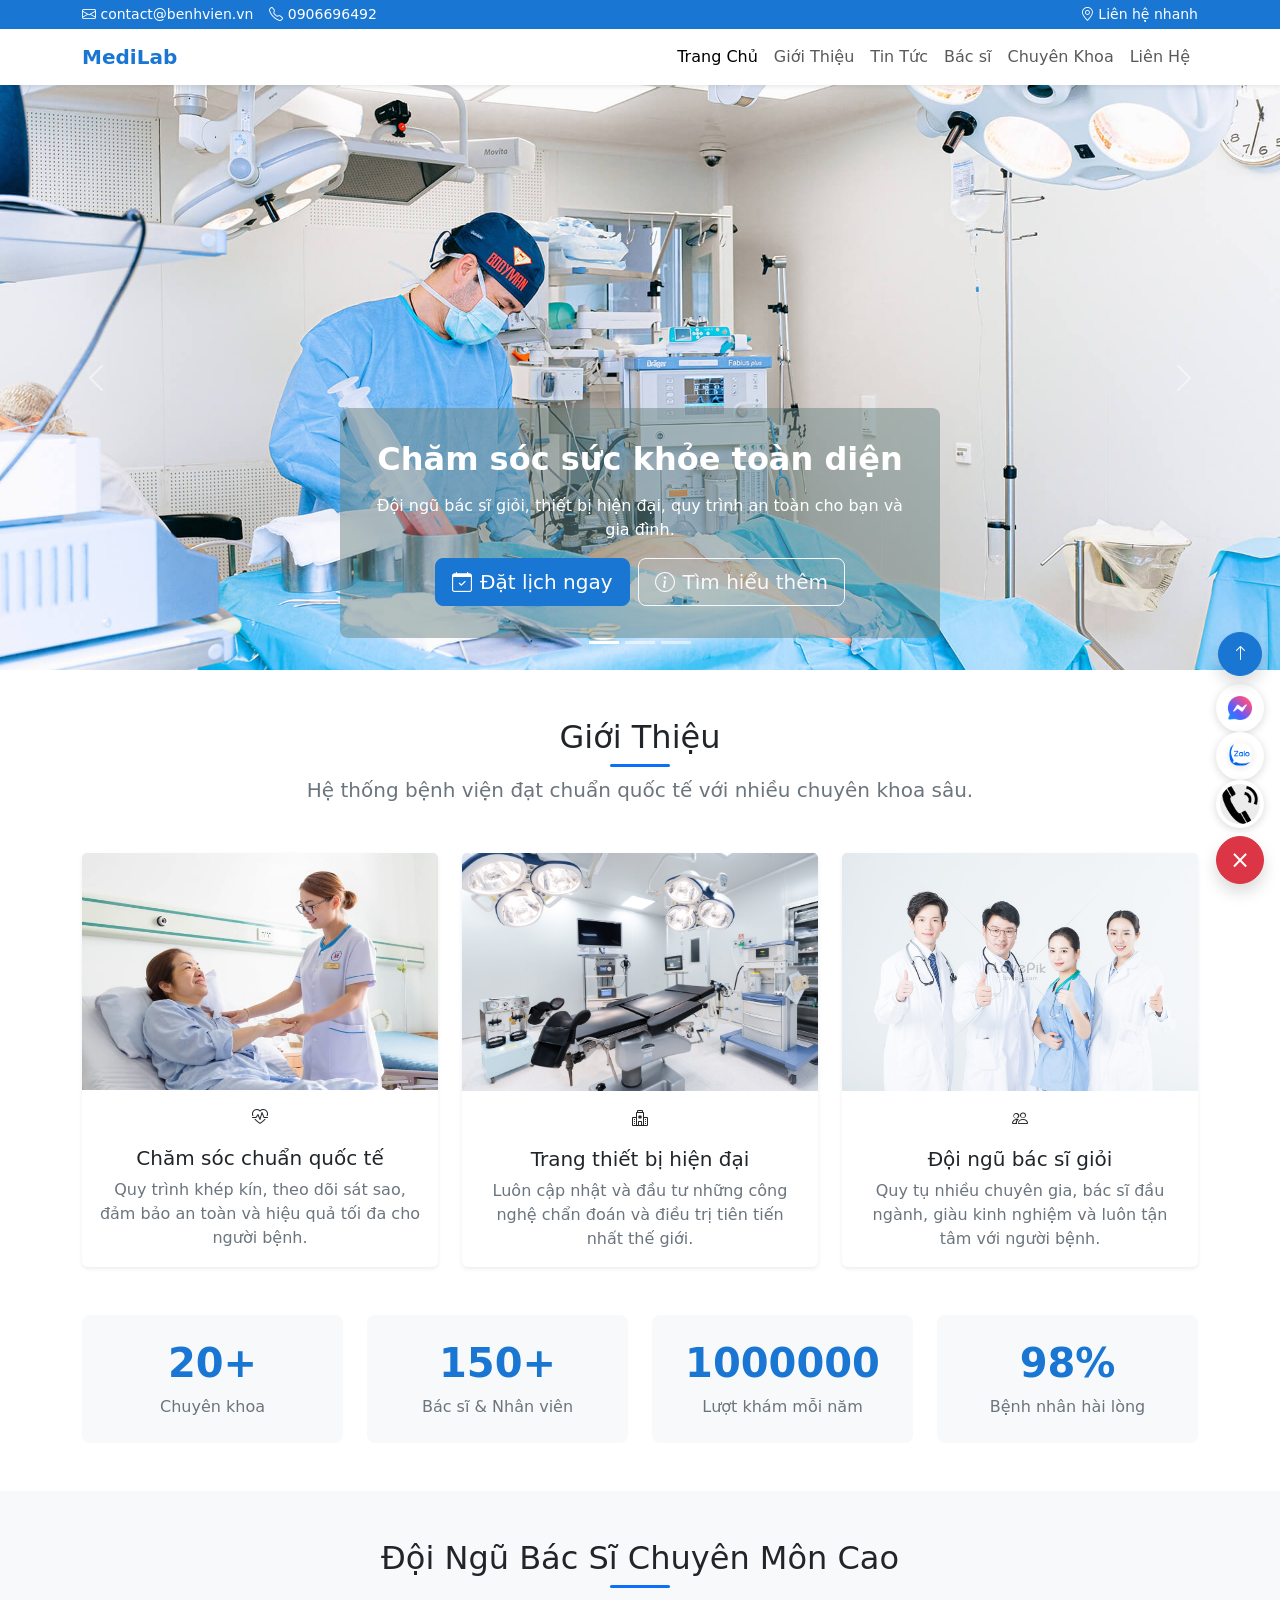
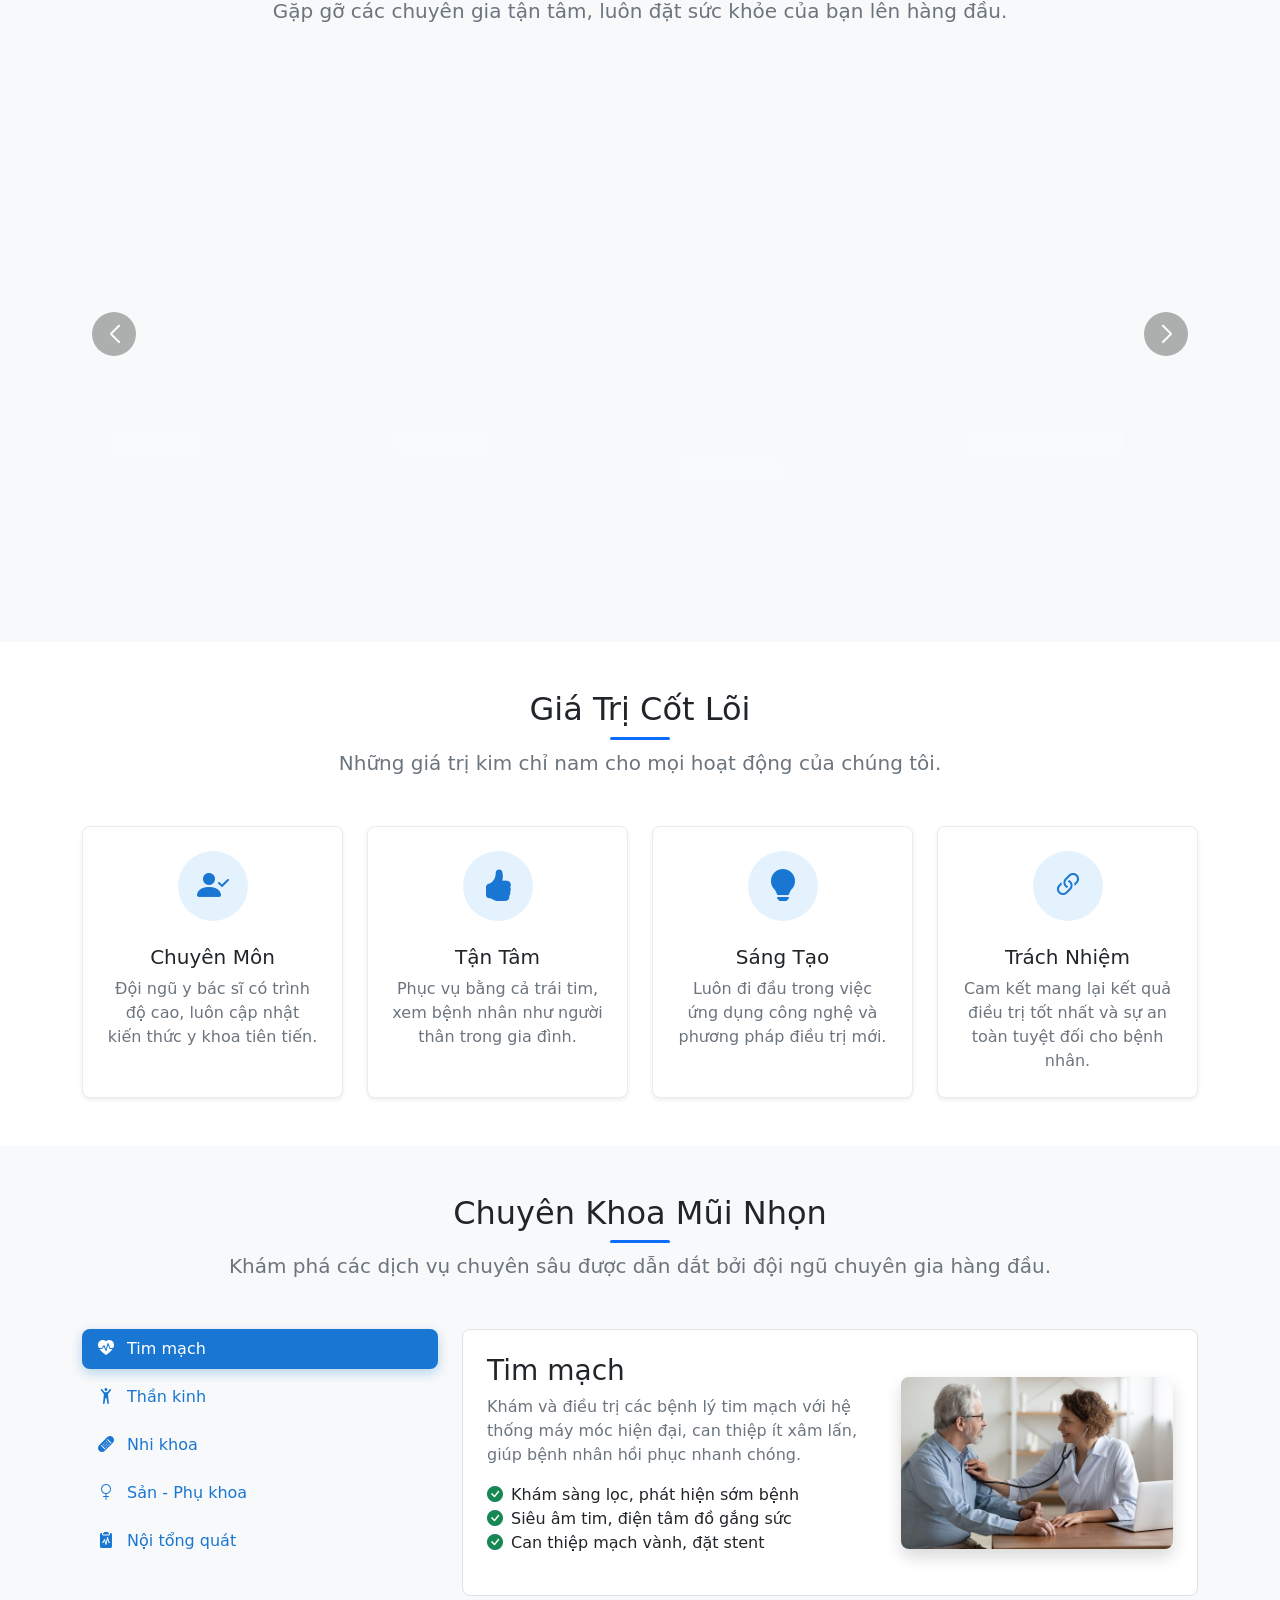
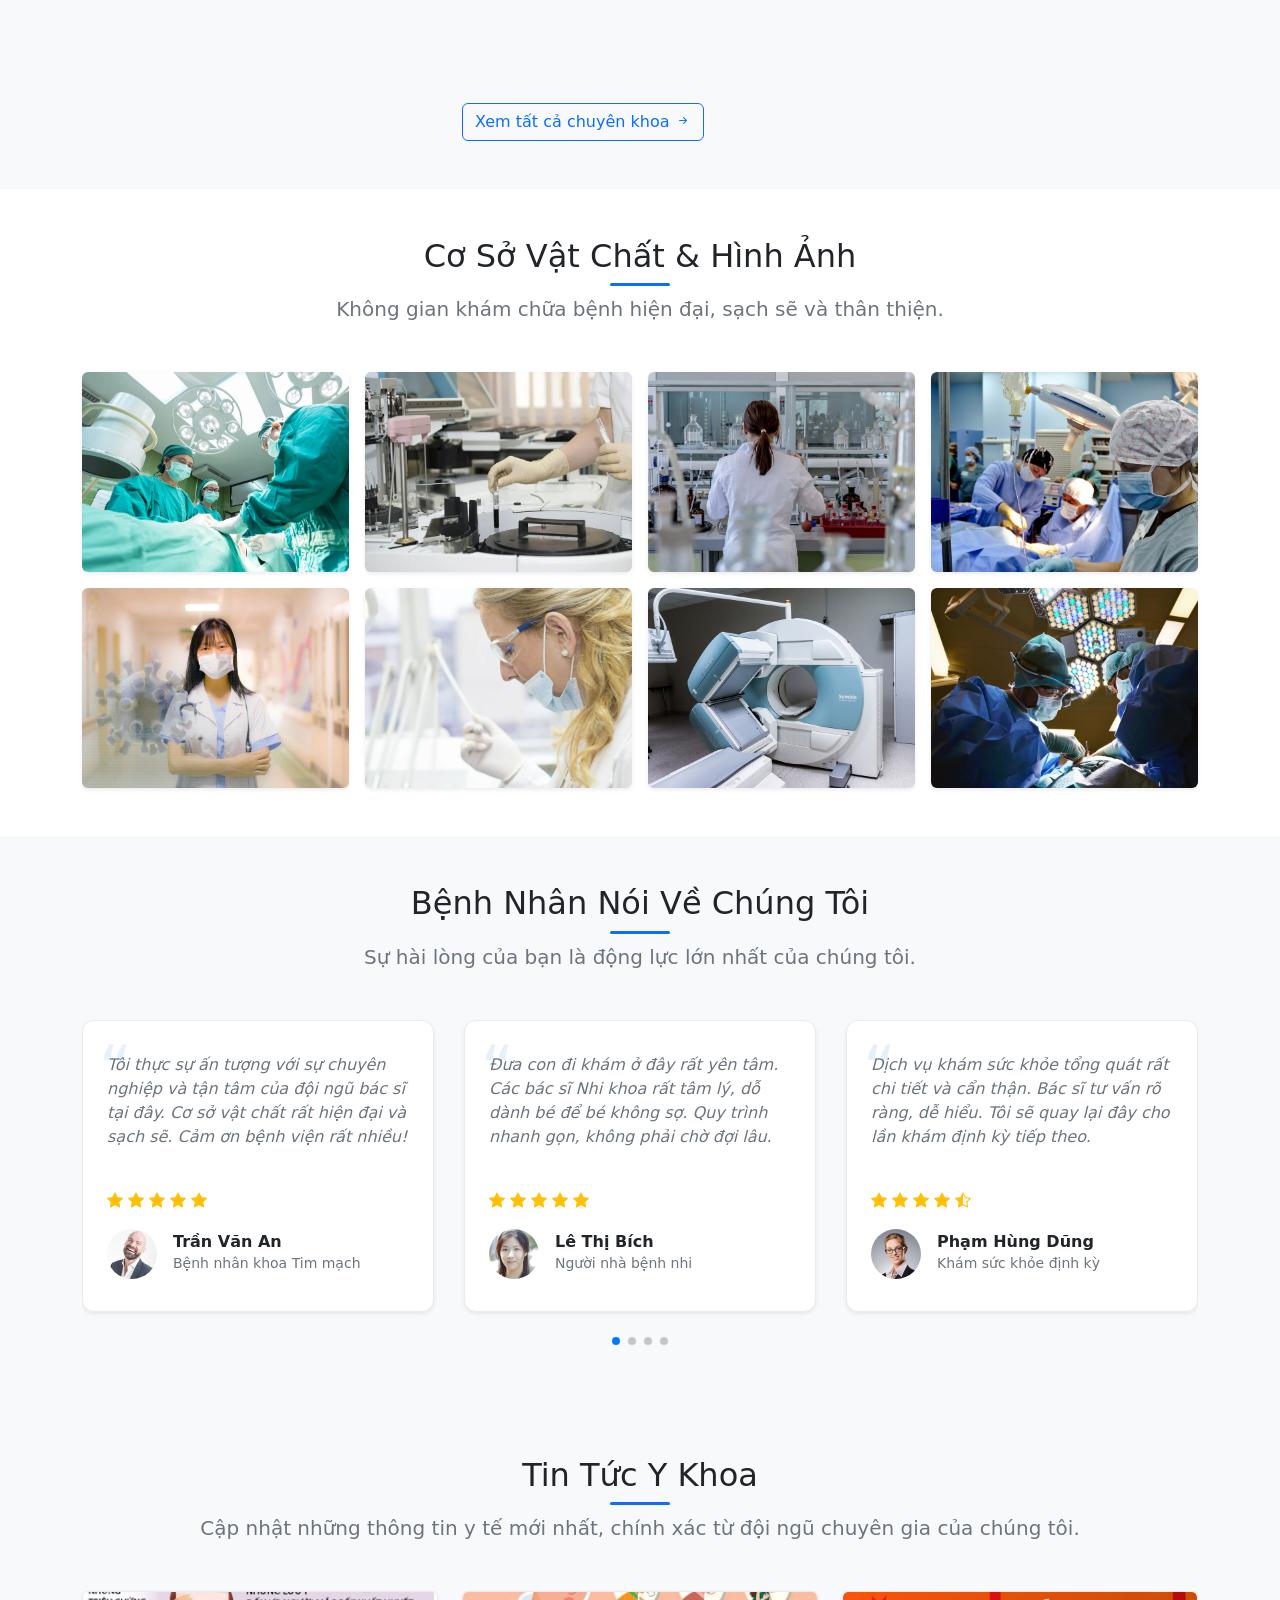
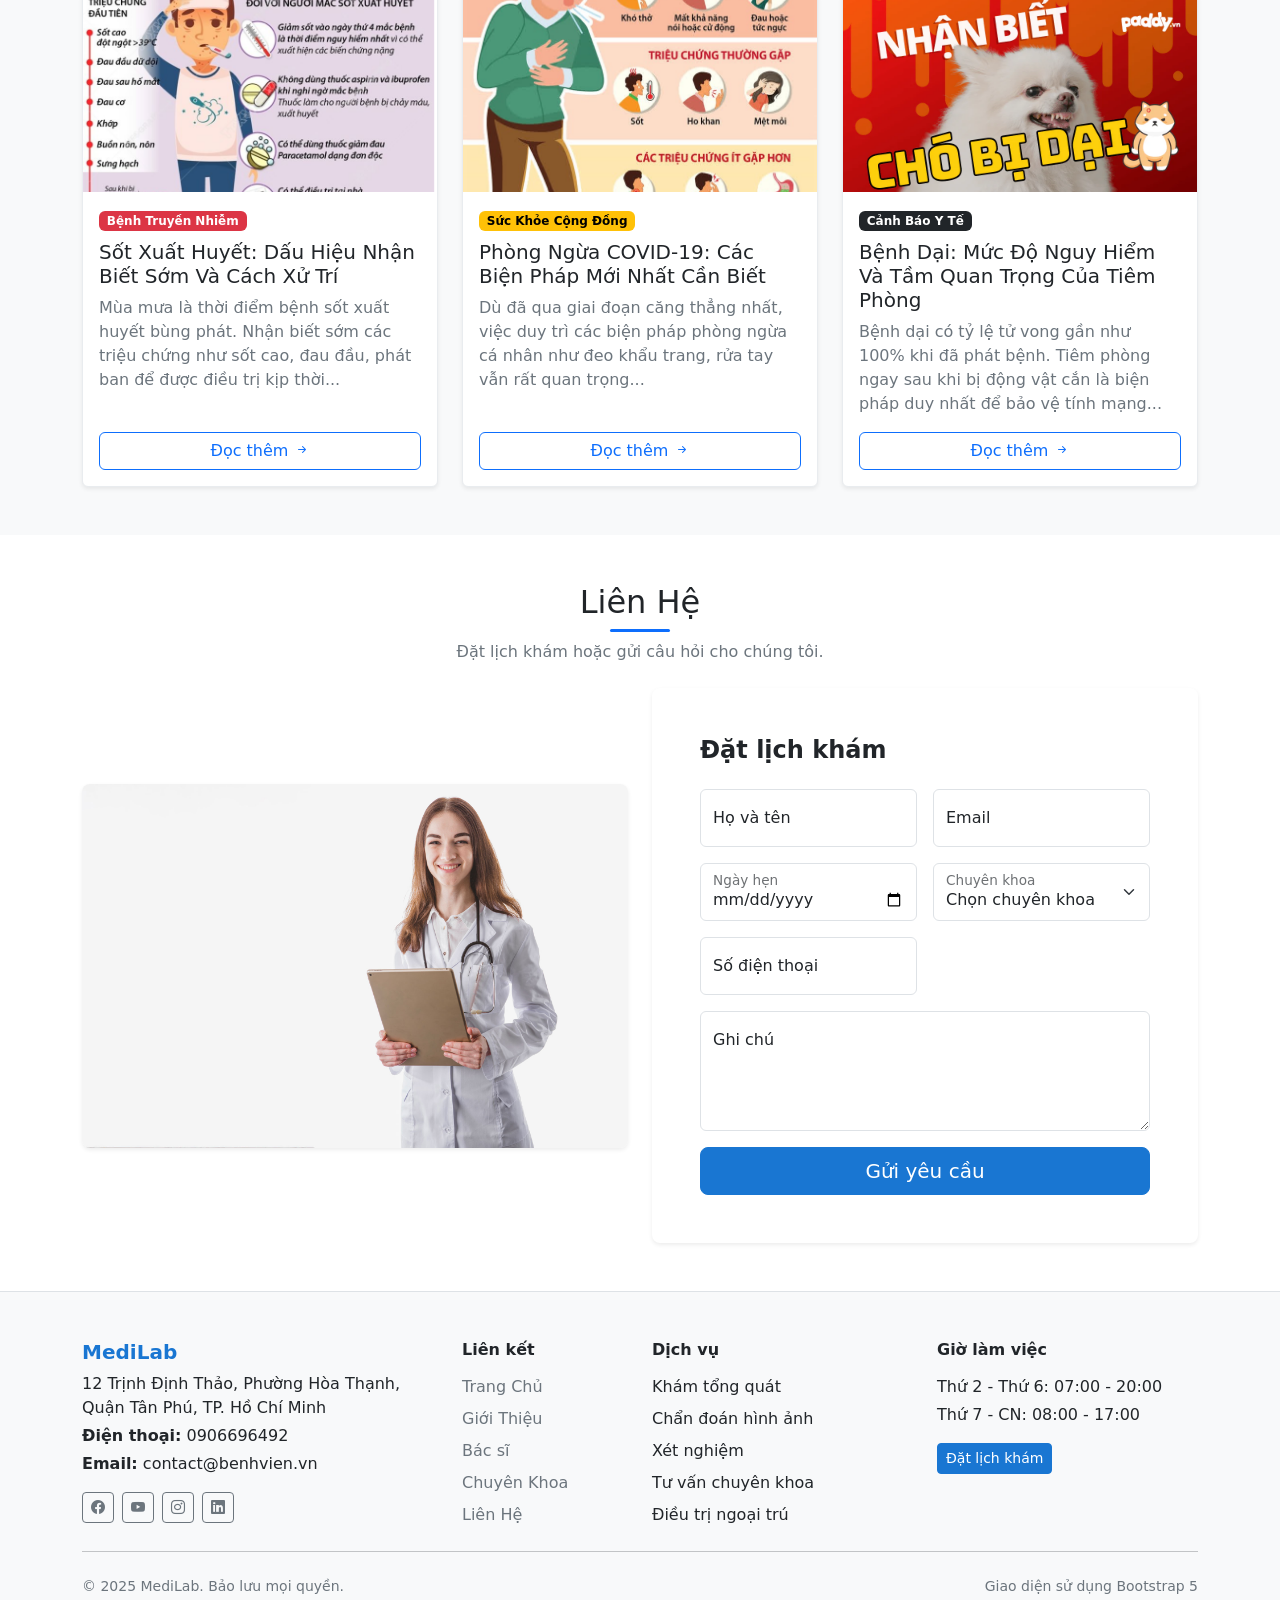
==== commit 5687afb6: "tin tuc" ====
--- a/index.html
+++ b/index.html
@@ -14,6 +14,7 @@
             background: linear-gradient(180deg, #f8fbff 0%, #ffffff 100%);
         }
 
+        /* banner carousel  */
         .section-title::after {
             content: "";
             display: block;
@@ -53,66 +54,6 @@
             }
         }
 
-        /* nút nổi: liên hệ (+/X) và back-to-top */
-        .fab {
-            position: fixed;
-            right: 16px;
-            bottom: 16px;
-            z-index: 1080;
-        }
-
-        .fab .fab-actions {
-            display: none;
-        }
-
-        .fab.open .fab-actions {
-            display: flex;
-            animation: fadeInUp .2s ease;
-        }
-
-        .fab .fab-actions a img {
-            width: 48px;
-            height: 48px;
-            border-radius: 50%;
-            background: #fff;
-            padding: 4px;
-            box-shadow: 0 2px 8px rgba(0, 0, 0, .15);
-            transition: transform .15s ease;
-        }
-
-        .fab .fab-actions a img:hover {
-            transform: scale(1.05);
-        }
-
-        /* back-to-top luôn ở trên cùng của cột, độc lập với toggle */
-        #backToTop {
-            width: 44px;
-            height: 44px;
-            opacity: 0;
-            visibility: hidden;
-            transform: translateY(8px);
-            transition: opacity .25s ease, transform .25s ease;
-        }
-
-        #backToTop.show {
-            opacity: 1;
-            visibility: visible;
-            transform: translateY(0);
-        }
-
-        @keyframes fadeInUp {
-            from {
-                opacity: 0;
-                transform: translateY(6px);
-            }
-
-            to {
-                opacity: 1;
-                transform: translateY(0);
-            }
-        }
-
-
 
         /* Section Giá trị cốt lõi */
         .value-card {
@@ -139,7 +80,7 @@
         }
 
 
-
+        /* section chuyên khoa */
         .departments-section .nav-pills .nav-link {
             text-align: left;
             border-radius: .5rem;
@@ -148,7 +89,6 @@
             margin-bottom: 0.5rem;
         }
 
-        /* Tinh chỉnh trạng thái active để nổi bật hơn */
         .departments-section .nav-pills .nav-link.active {
             background-color: var(--bs-primary);
             color: white;
@@ -176,7 +116,7 @@
         }
 
 
-        /* đánh giá  */
+        /* section đánh giá  */
         .testimonials-section {
             position: relative;
             background-color: #f8f9fa;
@@ -269,6 +209,7 @@
     </style>
     <link rel="stylesheet" href="./css/style.css">
     <link rel="stylesheet" href="./css/Bac_Si.css">
+    <link rel="stylesheet" href="./css/back_to_top.css">
 </head>
 
 <body>
@@ -298,12 +239,10 @@
                 <ul class="navbar-nav ms-auto mb-2 mb-lg-0 align-items-lg-center">
                     <li class="nav-item"><a class="nav-link active" href="index.html">Trang Chủ</a></li>
                     <li class="nav-item"><a class="nav-link" href="gioiThieu.html">Giới Thiệu</a></li>
+                    <li class="nav-item"><a class="nav-link" href="tinTuc.html">Tin Tức</a></li>
                     <li class="nav-item"><a class="nav-link" href="bacSi.html">Bác sĩ</a></li>
                     <li class="nav-item"><a class="nav-link" href="chuyenKhoa.html">Chuyên Khoa</a></li>
                     <li class="nav-item"><a class="nav-link" href="lienHe.html">Liên Hệ</a></li>
-                    <li class="ms-lg-3 mt-2 mt-lg-0">
-                        <a href="lienHe.html" class="btn btn-primary">Đặt lịch khám</a>
-                    </li>
                 </ul>
             </div>
         </div>
@@ -1220,55 +1159,8 @@
     <script src="https://cdn.jsdelivr.net/npm/swiper@11/swiper-bundle.min.js"></script>
     <script src="./js/carousel_Bac_Si.js"></script>
     <script src="./js/carousel_Danh_Gia.js"></script>
+    <script src="./js/back_to_top.js"></script>
     <script>
-        const bar = document.getElementById('announcement');
-        const fab = document.getElementById('contactFab');
-        const fabToggle = document.getElementById('fabToggle');
-        const backToTop = document.getElementById('backToTop');
-
-        // mở sẵn 3 nút liên hệ khi vào trang
-        if (fab) {
-            fab.classList.add('open');
-            if (fabToggle) {
-                fabToggle.textContent = '×';
-                fabToggle.setAttribute('aria-expanded', 'true');
-                fabToggle.setAttribute('aria-label', 'Đóng liên hệ');
-            }
-        }
-
-        // toggle nút nổi: + <-> X và ẩn/hiện 3 icon
-        if (fabToggle && fab) {
-            fabToggle.addEventListener('click', () => {
-                const open = fab.classList.toggle('open');
-                fabToggle.textContent = open ? '×' : '+';
-                fabToggle.setAttribute('aria-expanded', String(open));
-                fabToggle.setAttribute('aria-label', open ? 'Đóng liên hệ' : 'Mở liên hệ');
-            });
-        }
-
-        // hiện nút Back-to-top sau khi cuộn; ẩn thanh thông báo khi rời top
-        const onScroll = () => {
-            if (bar) {
-                if (window.scrollY > 10) bar.classList.add('d-none');
-                else bar.classList.remove('d-none');
-            }
-            if (backToTop) {
-                if (window.scrollY > 300) backToTop.classList.add('show');
-                else backToTop.classList.remove('show');
-            }
-        };
-        window.addEventListener('scroll', onScroll, { passive: true });
-        // set trạng thái ban đầu khi vừa vào trang
-        onScroll();
-
-        // click lên đầu trang mượt mà
-        if (backToTop) {
-            backToTop.addEventListener('click', (e) => {
-                e.preventDefault();
-                window.scrollTo({ top: 0, behavior: 'smooth' });
-            });
-        }
-
         document.addEventListener("DOMContentLoaded", function () {
             function animateCounter(el, target, suffix, duration = 1200) {
                 let start = 0;
--- a/css/back_to_top.css
+++ b/css/back_to_top.css
@@ -0,0 +1,58 @@
+/* nút nổi: liên hệ (+/X) và back-to-top */
+.fab {
+    position: fixed;
+    right: 16px;
+    bottom: 16px;
+    z-index: 1080;
+}
+
+.fab .fab-actions {
+    display: none;
+}
+
+.fab.open .fab-actions {
+    display: flex;
+    animation: fadeInUp .2s ease;
+}
+
+.fab .fab-actions a img {
+    width: 48px;
+    height: 48px;
+    border-radius: 50%;
+    background: #fff;
+    padding: 4px;
+    box-shadow: 0 2px 8px rgba(0, 0, 0, .15);
+    transition: transform .15s ease;
+}
+
+.fab .fab-actions a img:hover {
+    transform: scale(1.05);
+}
+
+/* back-to-top luôn ở trên cùng của cột, độc lập với toggle */
+#backToTop {
+    width: 44px;
+    height: 44px;
+    opacity: 0;
+    visibility: hidden;
+    transform: translateY(8px);
+    transition: opacity .25s ease, transform .25s ease;
+}
+
+#backToTop.show {
+    opacity: 1;
+    visibility: visible;
+    transform: translateY(0);
+}
+
+@keyframes fadeInUp {
+    from {
+        opacity: 0;
+        transform: translateY(6px);
+    }
+
+    to {
+        opacity: 1;
+        transform: translateY(0);
+    }
+}
